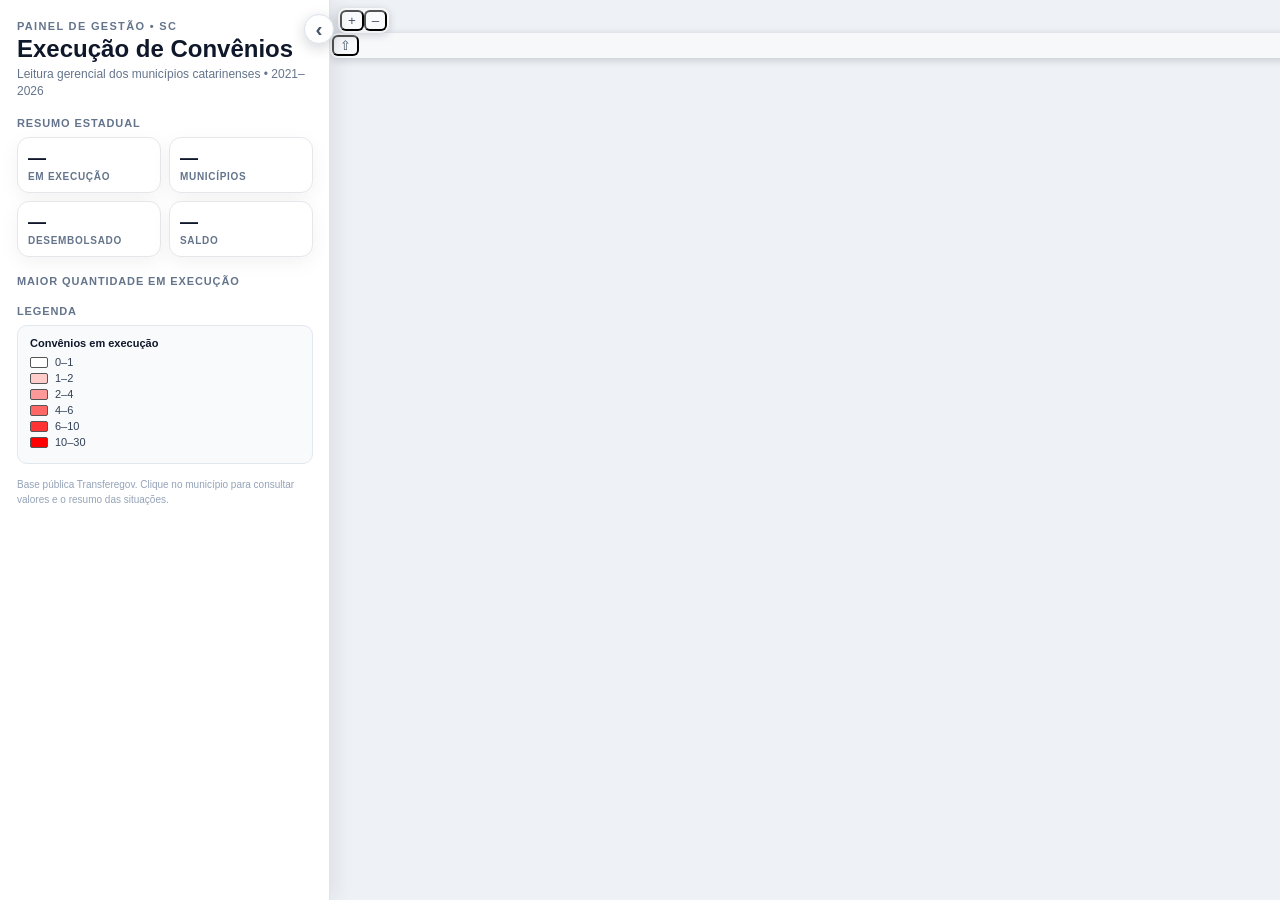
==== index.html @ 580486c1 "Mapa SC - Painel Transfere" ====
<!doctype html>
<html lang="pt-BR">
<head>
<meta charset="utf-8">
<meta http-equiv="X-UA-Compatible" content="IE=edge">
<meta name="viewport" content="initial-scale=1,user-scalable=no,maximum-scale=1,width=device-width">
<meta name="mobile-web-app-capable" content="yes">
<meta name="apple-mobile-web-app-capable" content="yes">
<link rel="stylesheet" href="./resources/ol.css">
<link rel="stylesheet" href="resources/fontawesome-all.min.css">
<link href="resources/photon-geocoder-autocomplete.min.css" rel="stylesheet">
<link rel="stylesheet" href="./resources/ol-layerswitcher.css">
<link rel="stylesheet" href="./resources/qgis2web.css">
<title>SC • Painel de Gestão • Execução de Convênios</title>
<style>
*{box-sizing:border-box}
html,body{width:100%;height:100%;margin:0;padding:0;overflow:hidden;font-family:Inter,"Segoe UI",Arial,sans-serif;background:#eef1f5;color:#0f172a}
#map{position:absolute;margin:0;background:#eef1f5}
.ol-control{box-shadow:0 2px 8px rgba(15,23,42,.18)!important;border-radius:8px!important;background:rgba(255,255,255,.45)!important;padding:2px!important}
.ol-control>*{border-radius:6px!important;background:#f8fafc!important;color:#475569!important}
.ol-control>*:focus,.ol-control>*:hover{background:#fff!important}
.ol-attribution a,.gcd-gl-input::placeholder,.search-layer-input-search::placeholder{color:#475569!important}
.search-layer-input-search{background:#f8fafc!important}

.ol-popup{
  border:1px solid rgba(15,23,42,.10);
  border-radius:14px!important;
  padding:14px 16px!important;
  box-shadow:0 14px 40px rgba(15,23,42,.22)!important;
  min-width:350px;
  max-width:540px;
  background:rgba(255,255,255,.98)!important;
}
.ol-popup:after{border-top-color:#fff!important}
.ol-popup-closer{top:8px!important;right:8px!important;color:#64748b!important}
#popup-content{font-size:12px!important;line-height:1.35!important;max-height:68vh!important;max-width:510px!important;overflow-y:auto!important;padding-right:2px}
#popup-content ul{margin:0!important;padding:0!important;list-style:none!important}
#popup-content li{margin:0!important;padding:0!important}
#popup-content table{width:100%;border-collapse:collapse;font-size:12px!important}
#popup-content table>a{display:block;font-size:14px;color:#0f172a;margin:0 30px 8px 0;text-decoration:none}
#popup-content th,#popup-content td{padding:6px 7px!important;border-bottom:1px solid #edf0f4;min-width:0!important;vertical-align:top}
#popup-content th{font-weight:750;color:#334155;width:38%;text-align:left}
#popup-content td{color:#0f172a}
.popup-municipio{font-weight:800;font-size:14px}
.popup-section td{padding:10px 0 0!important;border-bottom:none!important}
.situacoes-title{font-weight:800;color:#0f172a;margin:0 0 6px 0}
.situacoes-wrap{border:1px solid #e5eaf0;border-radius:10px;overflow:hidden;background:#f8fafc}
.situacao-row{display:grid;grid-template-columns:minmax(0,1fr) auto;gap:10px;align-items:start;padding:7px 9px;border-bottom:1px solid #e7ecf2}
.situacao-row:last-child{border-bottom:none}
.situacao-nome{color:#334155;line-height:1.28;overflow-wrap:anywhere}
.situacao-qtd{min-width:30px;text-align:center;font-weight:800;color:#0f172a;background:#fff;border:1px solid #dfe5ec;border-radius:999px;padding:2px 7px;line-height:1.25}
.situacoes-empty{padding:8px 9px;color:#64748b}

.brand-kicker{font-size:11px;font-weight:800;letter-spacing:.12em;text-transform:uppercase;color:#64748b}
.title{font-weight:800;color:#0f172a;line-height:1.05}
.subtitle{font-size:12px;color:#64748b;line-height:1.38}
.kpi{background:#fff;border:1px solid #e5e7eb;border-radius:12px;padding:10px 12px;box-shadow:0 6px 20px rgba(15,23,42,.05)}
.kpi .value{font-size:20px;font-weight:850;letter-spacing:-.02em;color:#0f172a}
.kpi .label{font-size:10px;text-transform:uppercase;letter-spacing:.07em;color:#64748b;margin-top:2px;font-weight:700}
.legend-box{background:#f8fafc;border:1px solid #e2e8f0;border-radius:10px;padding:11px 12px;color:#334155;font-size:11px}
.legend-title{font-weight:800;color:#0f172a;margin-bottom:7px}
.legend-row{display:flex;align-items:center;gap:7px;margin:4px 0}
.swatch{width:18px;height:11px;border:1px solid #555;border-radius:2px;flex:0 0 auto}

body.p2{background:#f8fafc}
.p2 .sidebar{
  position:absolute;z-index:20;left:0;top:0;bottom:0;width:330px;
  background:#fff;border-right:1px solid #dfe5ec;
  padding:20px 17px 14px;overflow:auto;
  box-shadow:5px 0 20px rgba(15,23,42,.08);
  transition:width .24s ease,padding .24s ease
}
.p2 .sidebar-inner{min-width:296px;transition:opacity .16s ease}
.p2 .sidebar .title{font-size:24px;margin:4px 0 5px}
.p2 .section-title{font-size:11px;color:#64748b;font-weight:800;text-transform:uppercase;letter-spacing:.08em;margin:18px 0 8px}
.p2 .kpi-grid{display:grid;grid-template-columns:1fr 1fr;gap:8px}
.p2 .kpi{padding:10px}
.p2 .kpi .value{font-size:18px}
.p2 .rank{list-style:none;margin:0;padding:0}
.p2 .rank li{display:flex;align-items:center;justify-content:space-between;gap:8px;padding:8px 3px;border-bottom:1px solid #edf0f4;font-size:12px;color:#334155}
.p2 .rank b{color:#0f172a}
.p2 .rank .badge{font-size:11px;font-weight:800;background:#fee2e2;color:#991b1b;border-radius:999px;padding:3px 7px;flex:0 0 auto}
.p2 #map{left:330px;right:0;top:0;bottom:0;transition:left .24s ease}
.p2 .footer-note{font-size:10px;line-height:1.45;color:#94a3b8;margin-top:14px}
.p2 .sidebar-toggle{
  position:fixed;z-index:40;left:304px;top:14px;width:30px;height:30px;
  border:1px solid #dbe3ec;border-radius:999px;background:#fff;color:#475569;
  box-shadow:0 4px 14px rgba(15,23,42,.18);cursor:pointer;
  font-size:21px;font-weight:800;line-height:26px;padding:0;text-align:center;
  transition:left .24s ease,transform .15s ease
}
.p2 .sidebar-toggle:hover{transform:scale(1.05)}
.p2 .sidebar-toggle:focus{outline:2px solid rgba(37,99,235,.30);outline-offset:2px}
.p2.sidebar-collapsed .sidebar{width:38px;padding:0;overflow:hidden}
.p2.sidebar-collapsed .sidebar-inner{opacity:0;pointer-events:none}
.p2.sidebar-collapsed #map{left:38px}
.p2.sidebar-collapsed .sidebar-toggle{left:23px}

@media(max-width:850px){
  .ol-popup{min-width:290px;max-width:88vw!important}
  .p2 .sidebar{width:250px;padding:13px 11px}
  .p2 .sidebar-inner{min-width:226px}
  .p2 .sidebar .title{font-size:18px}
  .p2 #map{left:250px}
  .p2 .sidebar-toggle{left:224px}
  .p2 .kpi-grid{grid-template-columns:1fr}
  .p2 .rank li:nth-child(n+4){display:none}
  .p2.sidebar-collapsed .sidebar{width:38px;padding:0}
  .p2.sidebar-collapsed #map{left:38px}
  .p2.sidebar-collapsed .sidebar-toggle{left:23px}
}
@media(max-width:600px){
  .p2 .sidebar{width:228px}
  .p2 .sidebar-inner{min-width:204px}
  .p2 #map{left:228px}
  .p2 .sidebar-toggle{left:202px}
  .p2.sidebar-collapsed .sidebar{width:38px}
  .p2.sidebar-collapsed #map{left:38px}
  .p2.sidebar-collapsed .sidebar-toggle{left:23px}
}
</style>
</head>
<body class="p2">
<aside class="sidebar">
  <div class="sidebar-inner">
    <div class="brand-kicker">Painel de gestão • <span id="uf-label">SC</span></div>
    <div class="title">Execução de Convênios</div>
    <div class="subtitle">Leitura gerencial dos municípios catarinenses • <span id="periodo-label">2021–2026</span></div>

    <div class="section-title">Resumo estadual</div>
    <div class="kpi-grid">
      <div class="kpi"><div class="value" id="kpi-exec">—</div><div class="label">em execução</div></div>
      <div class="kpi"><div class="value" id="kpi-mun">—</div><div class="label">municípios</div></div>
      <div class="kpi"><div class="value" id="kpi-desemb">—</div><div class="label">desembolsado</div></div>
      <div class="kpi"><div class="value" id="kpi-saldo">—</div><div class="label">saldo</div></div>
    </div>

    <div class="section-title">Maior quantidade em execução</div>
    <ol class="rank" id="ranking"></ol>

    <div class="section-title">Legenda</div>
    <div class="legend-box">
      <div class="legend-title">Convênios em execução</div>
      <div class="legend-row"><span class="swatch" style="background:#fff"></span>0–1</div>
      <div class="legend-row"><span class="swatch" style="background:#ffcccc"></span>1–2</div>
      <div class="legend-row"><span class="swatch" style="background:#ff9999"></span>2–4</div>
      <div class="legend-row"><span class="swatch" style="background:#ff6666"></span>4–6</div>
      <div class="legend-row"><span class="swatch" style="background:#ff3333"></span>6–10</div>
      <div class="legend-row"><span class="swatch" style="background:#ff0000"></span>10–30</div>
    </div>

    <div class="footer-note">Base pública Transferegov. Clique no município para consultar valores e o resumo das situações.</div>
  </div>
</aside>

<button id="sidebar-toggle" class="sidebar-toggle" type="button" aria-label="Recolher painel" aria-expanded="true">‹</button>

<div id="map">
  <div id="popup" class="ol-popup">
    <a href="#" id="popup-closer" class="ol-popup-closer"></a>
    <div id="popup-content"></div>
  </div>
</div>

<script src="resources/qgis2web_expressions.js"></script>
<script src="./resources/functions.js"></script>
<script src="./resources/ol.js"></script>
<script src="./resources/ol-layerswitcher.js"></script>
<script src="resources/photon-geocoder-autocomplete.min.js"></script>
<script src="resources/olms.js"></script>
<script src="layers/SC_Municipios_202608_0.js"></script>
<script src="styles/SC_Municipios_202608_0_style.js"></script>
<script src="./layers/layers.js" type="text/javascript"></script>
<script src="./resources/Autolinker.min.js"></script>
<script src="./resources/qgis2web.js"></script>

<script>
window.PAINEL_LABEL_FONT='650 9.5px Segoe UI, Arial, sans-serif';

(function(){
  const L = window.lyr_SC_Municipios_202608_0;
  if(!L) return;

  const P='mapa_situacoes_convenios_SC_2021_2026_';
  const F={
    mun:P+'MUNICIPIO',
    anoIni:P+'ANO_INICIAL',
    anoFim:P+'ANO_FINAL',
    exec:P+'QTD_EM_EXECUCAO',
    glob:P+'VL_GLOBAL_EXEC_FMT',
    rep:P+'VL_REPASSE_EXEC_FMT',
    desemb:P+'VL_DESEMB_EXEC_FMT',
    saldo:P+'VL_SALDO_EXEC_FMT',
    perc:P+'PERC_SALDO_REP_FMT',
    resumo:P+'RESUMO_SITUACOES',
    desembNum:P+'VL_DESEMBOLSADO_EXEC',
    saldoNum:P+'VL_SALDO_EXEC',
    uf:P+'UF'
  };

  L.set('popuplayertitle','Execução de Convênios');

  function n(v){
    const x=Number(String(v==null?'0':v).replace(',','.'));
    return Number.isFinite(x)?x:0;
  }
  function esc(v){
    return String(v==null?'':v)
      .replace(/&/g,'&amp;').replace(/</g,'&lt;').replace(/>/g,'&gt;')
      .replace(/"/g,'&quot;').replace(/'/g,'&#039;');
  }
  function brInt(v){
    return new Intl.NumberFormat('pt-BR',{maximumFractionDigits:0}).format(v);
  }
  function brMoneyCompact(v){
    if(Math.abs(v)>=1e9) return 'R$ '+(v/1e9).toLocaleString('pt-BR',{minimumFractionDigits:2,maximumFractionDigits:2})+' bi';
    if(Math.abs(v)>=1e6) return 'R$ '+(v/1e6).toLocaleString('pt-BR',{minimumFractionDigits:1,maximumFractionDigits:1})+' mi';
    if(Math.abs(v)>=1e3) return 'R$ '+(v/1e3).toLocaleString('pt-BR',{minimumFractionDigits:1,maximumFractionDigits:1})+' mil';
    return 'R$ '+v.toLocaleString('pt-BR',{minimumFractionDigits:2,maximumFractionDigits:2});
  }

  // Cabeçalho, indicadores e ranking calculados diretamente da camada exportada.
  const feats=L.getSource().getFeatures();
  let totalExec=0,totalDesemb=0,totalSaldo=0,munExec=0;
  const ranking=[];
  feats.forEach(function(ft){
    const q=n(ft.get(F.exec));
    totalExec+=q;
    totalDesemb+=n(ft.get(F.desembNum));
    totalSaldo+=n(ft.get(F.saldoNum));
    if(q>0) munExec++;
    ranking.push({nome:ft.get('NM_MUN')||ft.get(F.mun)||'',q:q});
  });

  document.getElementById('kpi-exec').textContent=brInt(totalExec);
  document.getElementById('kpi-mun').textContent=brInt(munExec);
  document.getElementById('kpi-desemb').textContent=brMoneyCompact(totalDesemb);
  document.getElementById('kpi-saldo').textContent=brMoneyCompact(totalSaldo);

  if(feats.length){
    const ini=feats[0].get(F.anoIni)||'2021';
    const fim=feats[0].get(F.anoFim)||'2026';
    document.getElementById('periodo-label').textContent=ini+'–'+fim;
    const uf=feats[0].get(F.uf)||'SC';
    document.getElementById('uf-label').textContent=uf;
  }

  // Cinco maiores faixas; empates na mesma quantidade aparecem juntos.
  ranking.sort(function(a,b){ return b.q-a.q || a.nome.localeCompare(b.nome,'pt-BR'); });
  const groups=[];
  ranking.forEach(function(r){
    if(r.q<=0) return;
    let g=groups.find(function(x){return x.q===r.q;});
    if(!g){ g={q:r.q,nomes:[]}; groups.push(g); }
    g.nomes.push(r.nome);
  });
  const rankEl=document.getElementById('ranking');
  groups.slice(0,5).forEach(function(g){
    const li=document.createElement('li');
    li.innerHTML='<span><b>'+esc(g.nomes.join(' / '))+'</b></span><span class="badge">'+brInt(g.q)+'</span>';
    rankEl.appendChild(li);
  });

  // Rótulos: município na primeira linha e quantidade em execução na segunda.
  const baseStyle=window.style_SC_Municipios_202608_0;
  if(baseStyle){
    L.setStyle(function(feature,resolution){
      const styles=baseStyle(feature,resolution)||[];
      const nome=feature.get('NM_MUN')||feature.get(F.mun)||'';
      const qtd=n(feature.get(F.exec));
      const txt=qtd>0 ? nome+'\n'+brInt(qtd) : nome;
      styles.forEach(function(st){
        st.setText(new ol.style.Text({
          text:txt,
          font:window.PAINEL_LABEL_FONT,
          fill:new ol.style.Fill({color:'#111827'}),
          stroke:new ol.style.Stroke({color:'rgba(255,255,255,.95)',width:3}),
          textAlign:'center',
          textBaseline:'middle',
          overflow:false
        }));
      });
      return styles;
    });
  }

  // Cursor de clique.
  if(window.map){
    map.on('pointermove',function(evt){
      if(evt.dragging) return;
      const hit=map.hasFeatureAtPixel(evt.pixel,{layerFilter:function(layer){return layer===L;}});
      map.getTargetElement().style.cursor=hit?'pointer':'';
    });
  }

  function row(label,value,cls){
    if(value==null || String(value).trim()==='') return '';
    return '<tr'+(cls?' class="'+cls+'"':'')+'><th>'+esc(label)+'</th><td>'+esc(value)+'</td></tr>';
  }
  function situacoesHTML(value,periodo){
    const parts=String(value||'').split(/\s*\|\s*/).map(function(s){return s.trim();}).filter(Boolean);
    if(!parts.length) return '<div class="situacoes-empty">Sem situações informadas.</div>';
    const rows=parts.map(function(item){
      const m=item.match(/^(.*?):\s*([0-9]+)\s*$/);
      const nome=m?m[1].trim():item;
      const qtd=m?m[2]:'';
      return '<div class="situacao-row"><span class="situacao-nome">'+esc(nome)+'</span>'+
             (qtd?'<span class="situacao-qtd">'+esc(qtd)+'</span>':'')+'</div>';
    }).join('');
    return '<div class="situacoes-title">Situações '+esc(periodo)+'</div><div class="situacoes-wrap">'+rows+'</div>';
  }

  // Popup somente com os campos gerenciais aprovados, em ordem amigável.
  window.createPopupField=function(currentFeature){
    const ini=currentFeature.get(F.anoIni)||'2021';
    const fim=currentFeature.get(F.anoFim)||'2026';
    const periodo=ini+'–'+fim;
    let out='';
    out+=row('Município',currentFeature.get(F.mun)||currentFeature.get('NM_MUN'),'popup-municipio');
    out+=row('Em execução',currentFeature.get(F.exec));
    out+=row('Valor global',currentFeature.get(F.glob));
    out+=row('Repasse',currentFeature.get(F.rep));
    out+=row('Desembolsado',currentFeature.get(F.desemb));
    out+=row('Saldo informado',currentFeature.get(F.saldo));
    out+=row('Saldo / repasse',currentFeature.get(F.perc));
    out+='<tr class="popup-section"><td colspan="2">'+situacoesHTML(currentFeature.get(F.resumo),periodo)+'</td></tr>';
    return out;
  };
})();

// Painel lateral recolhível.
(function(){
  const btn=document.getElementById('sidebar-toggle');
  if(!btn) return;
  btn.addEventListener('click',function(){
    const collapsed=document.body.classList.toggle('sidebar-collapsed');
    btn.textContent=collapsed?'›':'‹';
    btn.setAttribute('aria-expanded',collapsed?'false':'true');
    btn.setAttribute('aria-label',collapsed?'Expandir painel':'Recolher painel');
    window.setTimeout(function(){
      if(window.map && map.updateSize) map.updateSize();
    },260);
  });
})();
</script>
</body>
</html>
---- resources/ol-layerswitcher.css ----
.layer-switcher {
  position: absolute;
  top: 3.5em;
  right: 0.5em;
  text-align: left;
}

.layer-switcher .panel {
  margin: 0;
  border: 4px solid #eee;
  border-radius: 4px;
  background-color: white;
  display: none;
  max-height: inherit;
  height: 100%;
  box-sizing: border-box;
  overflow-y: auto;
}

.layer-switcher button {
  float: right;
  z-index: 1;
  width: 38px;
  height: 38px;
  background-image: url('[data-uri]')
    /*logo.png*/;
  background-repeat: no-repeat;
  background-position: 2px;
  background-color: white;
  color: black;
  border: none;
}

.layer-switcher button:focus,
.layer-switcher button:hover {
  background-color: white;
}

.layer-switcher.shown {
  overflow-y: hidden;
  display: flex;
  flex-direction: column;
  max-height: calc(100% - 5.5em);
}

.layer-switcher.shown.ol-control {
  background-color: transparent;
}

.layer-switcher.shown.ol-control:hover {
  background-color: transparent;
}
.layer-switcher.shown .panel {
  display: block;
}

.layer-switcher.shown button {
  display: none;
}

.layer-switcher.shown.layer-switcher-activation-mode-click > button {
  display: block;
  background-image: unset;
  right: 2px;
  position: absolute;
  background-color: #eee;
  margin: 1px;
}

.layer-switcher.shown button:focus,
.layer-switcher.shown button:hover {
  background-color: #fafafa;
}

.layer-switcher ul {
  list-style: none;
  margin: 1.6em 0.4em;
  padding-left: 0;
}
.layer-switcher ul ul {
  padding-left: 1.2em;
  margin: 0.1em 0 0 0;
}
.layer-switcher li.group + li.group {
  margin-top: 0.4em;
}
.layer-switcher li.group + li.layer-switcher-base-group {
}

.layer-switcher li.group > label {
  font-weight: bold;
}

.layer-switcher.layer-switcher-group-select-style-none li.group > label {
  padding-left: 1.2em;
}

.layer-switcher li {
  position: relative;
  margin-top: 0.3em;
}

.layer-switcher li input {
  position: absolute;
  left: 1.2em;
  height: 1em;
  width: 1em;
  font-size: 1em;
}
.layer-switcher li label {
  padding-left: 2.7em;
  padding-right: 1.2em;
  display: inline-block;
  margin-top: 1px;
}

.layer-switcher label.disabled {
  opacity: 0.4;
}

.layer-switcher input {
  margin: 0px;
}

.layer-switcher.touch ::-webkit-scrollbar {
  width: 4px;
}

.layer-switcher.touch ::-webkit-scrollbar-track {
  -webkit-box-shadow: inset 0 0 6px rgba(0, 0, 0, 0.3);
  border-radius: 10px;
}

.layer-switcher.touch ::-webkit-scrollbar-thumb {
  border-radius: 10px;
  -webkit-box-shadow: inset 0 0 6px rgba(0, 0, 0, 0.5);
}

li.layer-switcher-base-group > label {
  padding-left: 1.2em;
}

.layer-switcher .group button {
  position: absolute;
  left: 0;
  display: inline-block;
  vertical-align: top;
  float: none;
  font-size: 1em;
  width: 1em;
  height: 1em;
  margin: 0;
  background-position: center 2px;
  background-image: url('[data-uri]');
  -webkit-transition: -webkit-transform 0.2s ease-in-out;
  -ms-transition: -ms-transform 0.2s ease-in-out;
  transition: transform 0.2s ease-in-out;
}

.layer-switcher .group.layer-switcher-close button {
  transform: rotate(-90deg);
  -webkit-transform: rotate(-90deg);
}

.layer-switcher .group.layer-switcher-fold.layer-switcher-close > ul {
  overflow: hidden;
  height: 0;
}

/*layerswitcher on the right*/
.layer-switcher.shown.layer-switcher-activation-mode-click {
  padding-left: 34px;
}
.layer-switcher.shown.layer-switcher-activation-mode-click > button {
  left: 0;
  border-right: 0;
}

/*layerswitcher on the left*/
/*
.layer-switcher.shown.layer-switcher-activation-mode-click {
  padding-right: 34px;
}
.layer-switcher.shown.layer-switcher-activation-mode-click > button {
  right: 0;
  border-left: 0;
}
*/
---- resources/qgis2web.css ----
html, body {
    height: 100%;
    padding: 0;
    margin: 0;
    font-family: sans-serif;
    font-size: small;
}


#map {
    width: 100%;
    height: 100%;
}

.ol-control {
	clear: both;
	box-shadow: 0 3px 14px rgba(0, 0, 0, 0.4);
}

.ol-selectable {
	z-index: 3;
}

.ol-popup {
    display: none;
    position: absolute;
    background-color: white;
    padding: 15px;
	border-radius: 10px;
    bottom: 10px;
    left: 50%;
    transform: translateX(-50%);
	box-shadow: 0 3px 14px rgba(0,0,0,0.4);
}

.ol-popup:after, .ol-popup:before {
    top: 100%;
    border: solid transparent;
    content: " ";
    position: absolute;
}

.ol-popup:after {
    border-top-color: white;
    border-width: 10px;
    left: 50%;
    margin-left: -10px;
}

.ol-popup:before {
    border-top-color: #cccccc;
    border-width: 11px;
    left: 50%;
    margin-left: -11px;
}

.ol-popup-closer {
	text-decoration: none;
    position: absolute;
    top: 4px;
    right: 4px;
    text-align: center;
    width: 19px;
    color: #999;
    font-family: cursive;
    font-weight: bold;
}

.ol-popup-closer:after {
    content: "X";
}

#popup-content {
	font-size: 12px;
    line-height: 1.2;
    margin-top: 5px;
	max-height: 70vh;
	max-width: 70vw;
	overflow: auto;
}

#popup-content ul {
    list-style-type: none;
    padding-left: 0;
	margin: unset;
}

#popup-content li {
    margin-bottom:0.25em;
}

#popup-content>ul>li>a {
    position: relative;
    display: block;
    padding: 2px;
    border-bottom: 1px solid #666;
    font-size: 12.5px;
}

#popup-content>table {
    font-size: 11.4px;
}

.roller-switcher {
	background-image: url(lds-roller.gif);
	background-size: contain;
	height: 19px;
	width: 19px;
	display: inline-block;
}

th, td {
    vertical-align: top;
    text-align: left;
	color: #333;
}

th {
	min-width: 100px;
}
td {
	min-width: 100px;
}

td img {
	max-height: 50vh!important;
	max-width: 50vw!important;
}

td video {
	max-height: 50vh!important;
	max-width: 50vw!important;
}

.ol-overlaycontainer-stopevent #top-right-container .layer-switcher:hover ~ .ol-overlaycontainer-stopevent .ol-overlay-container .ol-popup {
    display: none!important;
}


#top-left-container {
    position: absolute;
    left: 0;
    top: 0;
}
#bottom-left-container {
    position: absolute;
    left: 0;
    bottom: 0;
}
#top-right-container {
    position: absolute;
    right: 0;
    top: 0;
    display: contents;
}
#bottom-right-container {
    position: absolute;
    right: 0;
    bottom: 0;
}

.top-left-title, .top-left-abstract  {
    position: relative;
    float: left;
    margin-top: 8px;
    margin-left: 8px;
}
.bottom-left-title, .bottom-left-abstract  {
    position: relative;
    float: left;
    margin-bottom: 8px;
    margin-left: 8px;
}
.top-right-title, .top-right-abstract  {
    position: relative;
    float: right;
    margin-top: 8px;
    margin-right: 8px;
}
.bottom-right-title, .bottom-right-abstract  {
    position: relative;
    float: right;
    margin-bottom: 8px;
    margin-right: 8px;
}


.project-title  {
    margin: 1px;
    padding: 5px;
}

#abstract {
    max-width: 30%;
}
.ol-touch #abstract {
    max-width: 50%;
}

.project-abstract {
    font: bold 18px 'Lucida Console', Monaco, monospace;
    width: 20px;
    height: 20px;
    display: block;
    text-align: center;
    cursor: pointer;
    padding: 3px;
    
}

.project-abstract-uncollapsed {
    width: auto;
    height: auto;
    display: block;
    padding: 3px;
    cursor: default;
    margin: 1px;
}


.ol-zoom {
	position: relative;
    float: left;
    top: unset;
    left: unset;
    margin-top: 8px;
    margin-left: 8px;
}


/* measurement */
.measure-control {
	position: relative;
    float: left;
    top: unset !important;
    left: unset !important;
    margin-top: 8px;
    margin-left: 8px;
	display: flex;
}

.tooltip {
    position: relative;
    background: rgba(0, 0, 0, 0.5);
    border-radius: 4px;
    color: white;
    padding: 4px 8px;
    opacity: 0.7;
    white-space: nowrap;
  }
  .tooltip-measure {
    opacity: 1;
    font-weight: bold;
  }
  .tooltip-static {
    background-color: #ffcc33;
    color: black;
    border: 1px solid white;
  }
  .tooltip-measure:before,
  .tooltip-static:before {
    border-top: 6px solid rgba(0, 0, 0, 0.5);
    border-right: 6px solid transparent;
    border-left: 6px solid transparent;
    content: "";
    position: absolute;
    bottom: -6px;
    margin-left: -7px;
    left: 50%;
  }
  .tooltip-static:before {
    border-top-color: #ffcc33;
  }
  .ol-touch .measure-control {
    top: 130px;
  }
  .measure-control label {
    padding: 1px;
    padding-right: 4px;
  }


 .geolocate {
 position: relative !important;
 float: left;
 top: unset !important;
 left: unset !important;
 margin-top: 8px;
 margin-left: 8px;
}


.ol-geocoder.gcd-gl-container {
    position: relative !important;
    float: left !important;
    top: unset;
    left: unset;
	margin-top: 8px;
    margin-left: 8px;
    clear: both;
}
.gcd-gl-control {
	position: relative !important;
}
.gcd-gl-control button:after{
	display: none;
}

.search-layer {
	position: relative !important;
    float: left;
    top: unset !important;
    left: unset !important;
    margin-top: 8px;
    margin-left: 8px;
}

.search-layer-input-search {
    width: 144px;
    top: 3px;
    padding: 3px;
}

.search-layer-input-search:after{
    left: 27px;
    width: 139px;
    top: 0px;
    padding: 4px;
    border: 3px solid rgba(255,255,255,.4) !important;
}

.ol-scale-line {
    background: none !important;
    position: relative;
    float: left;
    bottom: unset;
    left: unset;
    margin-bottom: 8px;
    margin-left: 8px;
}
.ol-scale-line-inner {
    border: 2px solid ;
    border-top: none ;
    background: rgba(255, 255, 255, 0.5);
    color: black;
	margin: unset;
}

.layer-switcher {
    position: relative;
    float: right;
    top: unset;
    right: 0;
    bottom: unset!important;
    margin-top: 8px;
    margin-right: 8px;
	padding: 3px;
	background-color: rgba(255,255,255,.4)!important;
}

.layer-switcher:hover{
	background-color: rgba(255, 255, 255, .6)!important;
}

.layer-switcher .panel {
	border: unset;
	border-radius: unset;
    float: right;
    width: fit-content;
	margin: 1px;
	max-height: calc(100vh - 200px);
    box-sizing: unset;
}

.layer-switcher.shown{
    align-items: flex-end;
}

.layer-switcher.shown.layer-switcher-activation-mode-click > button {
    position: relative;
	border-radius: 5px;
	font-size: x-large;
	font-family: serif;
    z-index: 2;
}

.layer-switcher img {
    max-width: 22px;
    max-height: 22px;
}


.ol-attribution {
	display: none;
}
.bottom-attribution {
	float: right;
	position: relative;
	display: flex;
    font-size: 0.9rem;
	}
.bottom-attribution a {
	color:#0078A8;
    text-decoration: none;
	}
.bottom-attribution a:hover {
    text-decoration: underline;
    }
.bottom-attribution button {
	display: none;
	}
.bottom-attribution ul {
	padding: unset;
	margin: unset;
	display: flex;
	list-style: none;
	} 	
.bottom-attribution > li {
	padding-left: 8px !important;
	list-style: none;	
	}

.fa-exclamation-triangle {
    color: orangered;
	font-size: 15px;
}
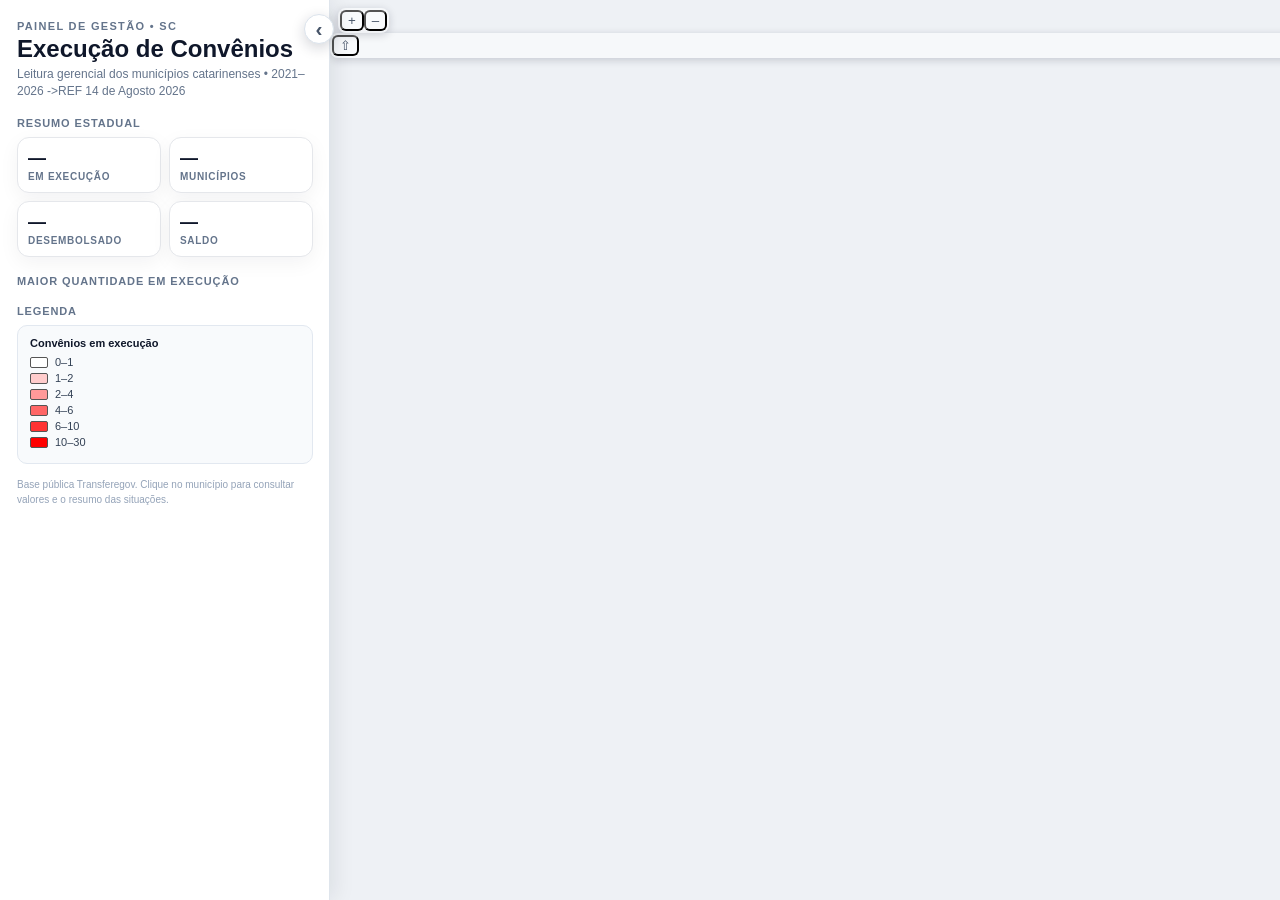
==== commit 33247f31: "Update subtitle with reference date Update com referencia da data" ====
--- a/index.html
+++ b/index.html
@@ -125,7 +125,7 @@
   <div class="sidebar-inner">
     <div class="brand-kicker">Painel de gestão • <span id="uf-label">SC</span></div>
     <div class="title">Execução de Convênios</div>
-    <div class="subtitle">Leitura gerencial dos municípios catarinenses • <span id="periodo-label">2021–2026</span></div>
+    <div class="subtitle">Leitura gerencial dos municípios catarinenses • <span id="periodo-label">2021–2026 ->REF 14 de Agosto 2026</span></div>
 
     <div class="section-title">Resumo estadual</div>
     <div class="kpi-grid">
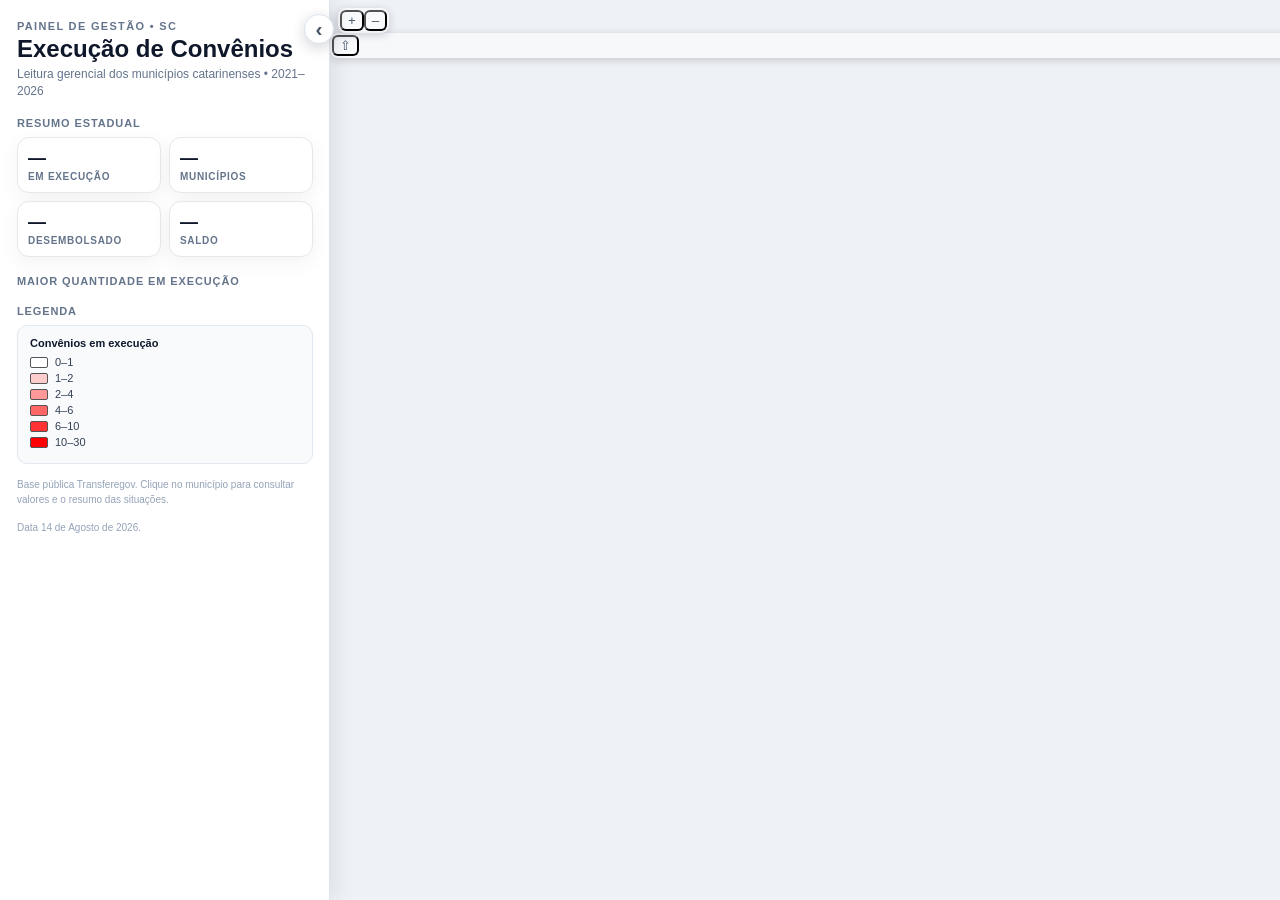
==== commit cd62a8cd: "Update subtitle and add footer note with date Relocar data referencia para rodapé" ====
--- a/index.html
+++ b/index.html
@@ -125,7 +125,7 @@
   <div class="sidebar-inner">
     <div class="brand-kicker">Painel de gestão • <span id="uf-label">SC</span></div>
     <div class="title">Execução de Convênios</div>
-    <div class="subtitle">Leitura gerencial dos municípios catarinenses • <span id="periodo-label">2021–2026 ->REF 14 de Agosto 2026</span></div>
+    <div class="subtitle">Leitura gerencial dos municípios catarinenses • <span id="periodo-label">2021–2026</span></div>
 
     <div class="section-title">Resumo estadual</div>
     <div class="kpi-grid">
@@ -150,6 +150,7 @@
     </div>
 
     <div class="footer-note">Base pública Transferegov. Clique no município para consultar valores e o resumo das situações.</div>
+     <div class="footer-note">Data 14 de Agosto de 2026.</div>
   </div>
 </aside>
 
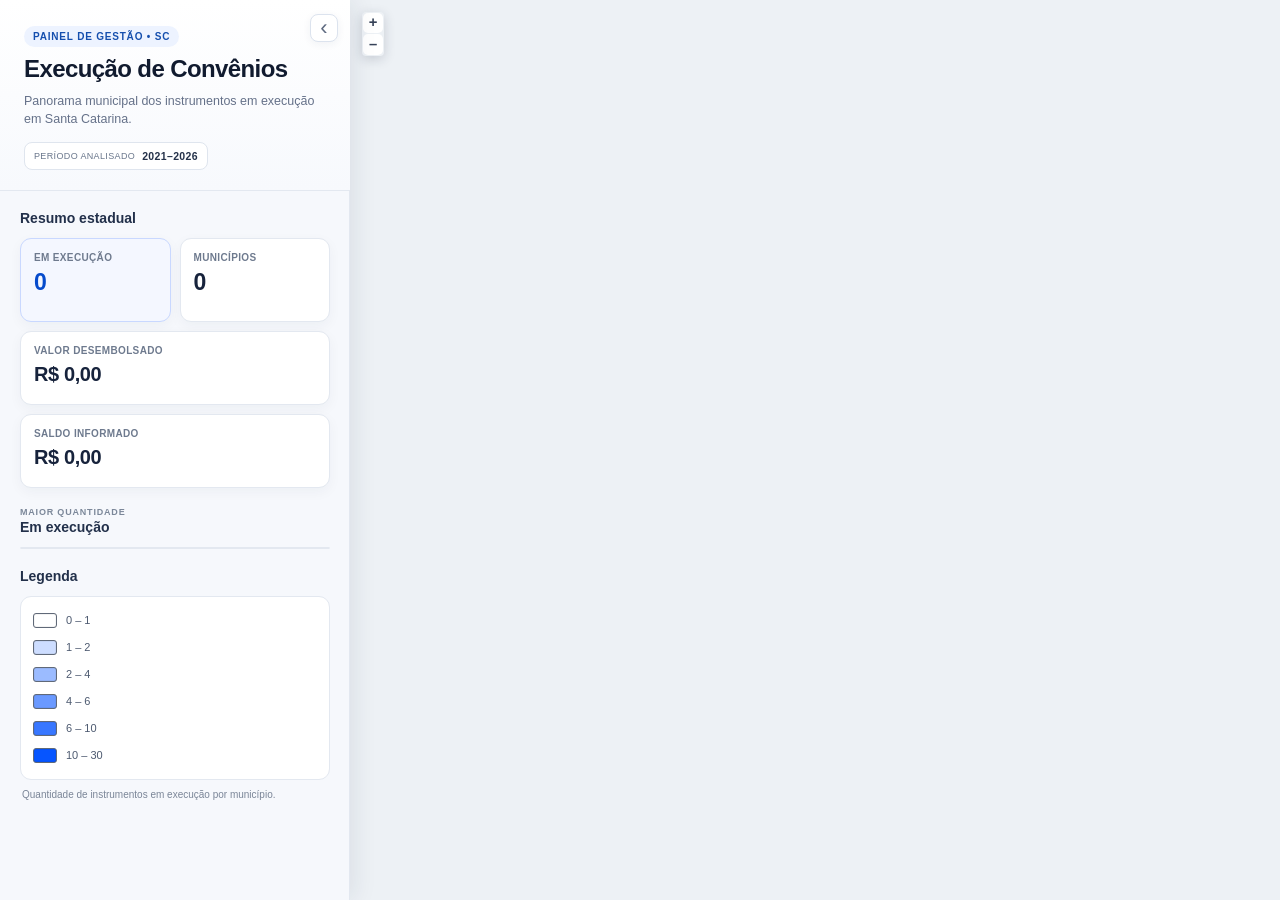
==== commit f180261d: "Add files via upload" ====
--- a/index.html
+++ b/index.html
@@ -1,348 +1,104 @@
 <!doctype html>
 <html lang="pt-BR">
 <head>
-<meta charset="utf-8">
-<meta http-equiv="X-UA-Compatible" content="IE=edge">
-<meta name="viewport" content="initial-scale=1,user-scalable=no,maximum-scale=1,width=device-width">
-<meta name="mobile-web-app-capable" content="yes">
-<meta name="apple-mobile-web-app-capable" content="yes">
-<link rel="stylesheet" href="./resources/ol.css">
-<link rel="stylesheet" href="resources/fontawesome-all.min.css">
-<link href="resources/photon-geocoder-autocomplete.min.css" rel="stylesheet">
-<link rel="stylesheet" href="./resources/ol-layerswitcher.css">
-<link rel="stylesheet" href="./resources/qgis2web.css">
-<title>SC • Painel de Gestão • Execução de Convênios</title>
-<style>
-*{box-sizing:border-box}
-html,body{width:100%;height:100%;margin:0;padding:0;overflow:hidden;font-family:Inter,"Segoe UI",Arial,sans-serif;background:#eef1f5;color:#0f172a}
-#map{position:absolute;margin:0;background:#eef1f5}
-.ol-control{box-shadow:0 2px 8px rgba(15,23,42,.18)!important;border-radius:8px!important;background:rgba(255,255,255,.45)!important;padding:2px!important}
-.ol-control>*{border-radius:6px!important;background:#f8fafc!important;color:#475569!important}
-.ol-control>*:focus,.ol-control>*:hover{background:#fff!important}
-.ol-attribution a,.gcd-gl-input::placeholder,.search-layer-input-search::placeholder{color:#475569!important}
-.search-layer-input-search{background:#f8fafc!important}
+    <meta charset="utf-8">
+    <meta http-equiv="X-UA-Compatible" content="IE=edge">
+    <meta name="viewport" content="initial-scale=1,user-scalable=no,maximum-scale=1,width=device-width">
+    <meta name="mobile-web-app-capable" content="yes">
+    <meta name="apple-mobile-web-app-capable" content="yes">
+    <link rel="stylesheet" href="./resources/ol.css">
+    <link rel="stylesheet" href="./resources/fontawesome-all.min.css">
+    <link rel="stylesheet" href="./resources/photon-geocoder-autocomplete.min.css">
+    <link rel="stylesheet" href="./resources/ol-layerswitcher.css">
+    <link rel="stylesheet" href="./resources/qgis2web.css">
+    <link rel="stylesheet" href="./resources/painel_gestao.css">
+    <title>Painel de Gestão • SC | Execução de Convênios</title>
+</head>
+<body>
+    <div id="app-shell">
+        <aside id="gestao-panel" aria-label="Painel de Gestão">
+            <div class="panel-scroll">
+                <header class="panel-header">
+                    <button id="panel-close" class="panel-close" type="button" title="Recolher painel" aria-label="Recolher painel">‹</button>
+                    <div class="eyebrow">PAINEL DE GESTÃO • SC</div>
+                    <h1>Execução de Convênios</h1>
+                    <p class="subtitle">Panorama municipal dos instrumentos em execução em Santa Catarina.</p>
+                    <div class="period-pill">PERÍODO ANALISADO <strong>2021–2026</strong></div>
+                </header>
 
-.ol-popup{
-  border:1px solid rgba(15,23,42,.10);
-  border-radius:14px!important;
-  padding:14px 16px!important;
-  box-shadow:0 14px 40px rgba(15,23,42,.22)!important;
-  min-width:350px;
-  max-width:540px;
-  background:rgba(255,255,255,.98)!important;
-}
-.ol-popup:after{border-top-color:#fff!important}
-.ol-popup-closer{top:8px!important;right:8px!important;color:#64748b!important}
-#popup-content{font-size:12px!important;line-height:1.35!important;max-height:68vh!important;max-width:510px!important;overflow-y:auto!important;padding-right:2px}
-#popup-content ul{margin:0!important;padding:0!important;list-style:none!important}
-#popup-content li{margin:0!important;padding:0!important}
-#popup-content table{width:100%;border-collapse:collapse;font-size:12px!important}
-#popup-content table>a{display:block;font-size:14px;color:#0f172a;margin:0 30px 8px 0;text-decoration:none}
-#popup-content th,#popup-content td{padding:6px 7px!important;border-bottom:1px solid #edf0f4;min-width:0!important;vertical-align:top}
-#popup-content th{font-weight:750;color:#334155;width:38%;text-align:left}
-#popup-content td{color:#0f172a}
-.popup-municipio{font-weight:800;font-size:14px}
-.popup-section td{padding:10px 0 0!important;border-bottom:none!important}
-.situacoes-title{font-weight:800;color:#0f172a;margin:0 0 6px 0}
-.situacoes-wrap{border:1px solid #e5eaf0;border-radius:10px;overflow:hidden;background:#f8fafc}
-.situacao-row{display:grid;grid-template-columns:minmax(0,1fr) auto;gap:10px;align-items:start;padding:7px 9px;border-bottom:1px solid #e7ecf2}
-.situacao-row:last-child{border-bottom:none}
-.situacao-nome{color:#334155;line-height:1.28;overflow-wrap:anywhere}
-.situacao-qtd{min-width:30px;text-align:center;font-weight:800;color:#0f172a;background:#fff;border:1px solid #dfe5ec;border-radius:999px;padding:2px 7px;line-height:1.25}
-.situacoes-empty{padding:8px 9px;color:#64748b}
+                <section class="panel-section" aria-labelledby="resumo-title">
+                    <div class="section-heading">
+                        <h2 id="resumo-title">Resumo estadual</h2>
+                    </div>
+                    <div class="summary-grid">
+                        <article class="metric-card metric-primary">
+                            <span class="metric-label">Em execução</span>
+                            <strong id="metric-exec">—</strong>
+                        </article>
+                        <article class="metric-card">
+                            <span class="metric-label">Municípios</span>
+                            <strong id="metric-municipios">—</strong>
+                        </article>
+                        <article class="metric-card metric-wide">
+                            <span class="metric-label">Valor desembolsado</span>
+                            <strong id="metric-desembolsado">—</strong>
+                        </article>
+                        <article class="metric-card metric-wide">
+                            <span class="metric-label">Saldo informado</span>
+                            <strong id="metric-saldo">—</strong>
+                        </article>
+                    </div>
+                </section>
 
-.brand-kicker{font-size:11px;font-weight:800;letter-spacing:.12em;text-transform:uppercase;color:#64748b}
-.title{font-weight:800;color:#0f172a;line-height:1.05}
-.subtitle{font-size:12px;color:#64748b;line-height:1.38}
-.kpi{background:#fff;border:1px solid #e5e7eb;border-radius:12px;padding:10px 12px;box-shadow:0 6px 20px rgba(15,23,42,.05)}
-.kpi .value{font-size:20px;font-weight:850;letter-spacing:-.02em;color:#0f172a}
-.kpi .label{font-size:10px;text-transform:uppercase;letter-spacing:.07em;color:#64748b;margin-top:2px;font-weight:700}
-.legend-box{background:#f8fafc;border:1px solid #e2e8f0;border-radius:10px;padding:11px 12px;color:#334155;font-size:11px}
-.legend-title{font-weight:800;color:#0f172a;margin-bottom:7px}
-.legend-row{display:flex;align-items:center;gap:7px;margin:4px 0}
-.swatch{width:18px;height:11px;border:1px solid #555;border-radius:2px;flex:0 0 auto}
+                <section class="panel-section" aria-labelledby="ranking-title">
+                    <div class="section-heading ranking-heading">
+                        <div>
+                            <span class="section-kicker">MAIOR QUANTIDADE</span>
+                            <h2 id="ranking-title">Em execução</h2>
+                        </div>
+                    </div>
+                    <div id="ranking-list" class="ranking-list"></div>
+                </section>
 
-body.p2{background:#f8fafc}
-.p2 .sidebar{
-  position:absolute;z-index:20;left:0;top:0;bottom:0;width:330px;
-  background:#fff;border-right:1px solid #dfe5ec;
-  padding:20px 17px 14px;overflow:auto;
-  box-shadow:5px 0 20px rgba(15,23,42,.08);
-  transition:width .24s ease,padding .24s ease
-}
-.p2 .sidebar-inner{min-width:296px;transition:opacity .16s ease}
-.p2 .sidebar .title{font-size:24px;margin:4px 0 5px}
-.p2 .section-title{font-size:11px;color:#64748b;font-weight:800;text-transform:uppercase;letter-spacing:.08em;margin:18px 0 8px}
-.p2 .kpi-grid{display:grid;grid-template-columns:1fr 1fr;gap:8px}
-.p2 .kpi{padding:10px}
-.p2 .kpi .value{font-size:18px}
-.p2 .rank{list-style:none;margin:0;padding:0}
-.p2 .rank li{display:flex;align-items:center;justify-content:space-between;gap:8px;padding:8px 3px;border-bottom:1px solid #edf0f4;font-size:12px;color:#334155}
-.p2 .rank b{color:#0f172a}
-.p2 .rank .badge{font-size:11px;font-weight:800;background:#fee2e2;color:#991b1b;border-radius:999px;padding:3px 7px;flex:0 0 auto}
-.p2 #map{left:330px;right:0;top:0;bottom:0;transition:left .24s ease}
-.p2 .footer-note{font-size:10px;line-height:1.45;color:#94a3b8;margin-top:14px}
-.p2 .sidebar-toggle{
-  position:fixed;z-index:40;left:304px;top:14px;width:30px;height:30px;
-  border:1px solid #dbe3ec;border-radius:999px;background:#fff;color:#475569;
-  box-shadow:0 4px 14px rgba(15,23,42,.18);cursor:pointer;
-  font-size:21px;font-weight:800;line-height:26px;padding:0;text-align:center;
-  transition:left .24s ease,transform .15s ease
-}
-.p2 .sidebar-toggle:hover{transform:scale(1.05)}
-.p2 .sidebar-toggle:focus{outline:2px solid rgba(37,99,235,.30);outline-offset:2px}
-.p2.sidebar-collapsed .sidebar{width:38px;padding:0;overflow:hidden}
-.p2.sidebar-collapsed .sidebar-inner{opacity:0;pointer-events:none}
-.p2.sidebar-collapsed #map{left:38px}
-.p2.sidebar-collapsed .sidebar-toggle{left:23px}
+                <section class="panel-section legend-section" aria-labelledby="legenda-title">
+                    <div class="section-heading">
+                        <h2 id="legenda-title">Legenda</h2>
+                    </div>
+                    <div class="legend-list" aria-label="Quantidade de instrumentos em execução">
+                        <div class="legend-row"><span class="legend-swatch" style="background:rgb(255,255,255)"></span><span>0 – 1</span></div>
+                        <div class="legend-row"><span class="legend-swatch" style="background:rgb(205,221,255)"></span><span>1 – 2</span></div>
+                        <div class="legend-row"><span class="legend-swatch" style="background:rgb(155,187,255)"></span><span>2 – 4</span></div>
+                        <div class="legend-row"><span class="legend-swatch" style="background:rgb(106,153,255)"></span><span>4 – 6</span></div>
+                        <div class="legend-row"><span class="legend-swatch" style="background:rgb(56,119,255)"></span><span>6 – 10</span></div>
+                        <div class="legend-row"><span class="legend-swatch" style="background:rgb(6,85,255)"></span><span>10 – 30</span></div>
+                    </div>
+                    <p class="legend-note">Quantidade de instrumentos em execução por município.</p>
+                </section>
+            </div>
+        </aside>
 
-@media(max-width:850px){
-  .ol-popup{min-width:290px;max-width:88vw!important}
-  .p2 .sidebar{width:250px;padding:13px 11px}
-  .p2 .sidebar-inner{min-width:226px}
-  .p2 .sidebar .title{font-size:18px}
-  .p2 #map{left:250px}
-  .p2 .sidebar-toggle{left:224px}
-  .p2 .kpi-grid{grid-template-columns:1fr}
-  .p2 .rank li:nth-child(n+4){display:none}
-  .p2.sidebar-collapsed .sidebar{width:38px;padding:0}
-  .p2.sidebar-collapsed #map{left:38px}
-  .p2.sidebar-collapsed .sidebar-toggle{left:23px}
-}
-@media(max-width:600px){
-  .p2 .sidebar{width:228px}
-  .p2 .sidebar-inner{min-width:204px}
-  .p2 #map{left:228px}
-  .p2 .sidebar-toggle{left:202px}
-  .p2.sidebar-collapsed .sidebar{width:38px}
-  .p2.sidebar-collapsed #map{left:38px}
-  .p2.sidebar-collapsed .sidebar-toggle{left:23px}
-}
-</style>
-</head>
-<body class="p2">
-<aside class="sidebar">
-  <div class="sidebar-inner">
-    <div class="brand-kicker">Painel de gestão • <span id="uf-label">SC</span></div>
-    <div class="title">Execução de Convênios</div>
-    <div class="subtitle">Leitura gerencial dos municípios catarinenses • <span id="periodo-label">2021–2026</span></div>
-
-    <div class="section-title">Resumo estadual</div>
-    <div class="kpi-grid">
-      <div class="kpi"><div class="value" id="kpi-exec">—</div><div class="label">em execução</div></div>
-      <div class="kpi"><div class="value" id="kpi-mun">—</div><div class="label">municípios</div></div>
-      <div class="kpi"><div class="value" id="kpi-desemb">—</div><div class="label">desembolsado</div></div>
-      <div class="kpi"><div class="value" id="kpi-saldo">—</div><div class="label">saldo</div></div>
+        <main id="map-area">
+            <button id="panel-open" class="panel-open" type="button" title="Abrir painel" aria-label="Abrir painel">☰</button>
+            <div id="map">
+                <div id="popup" class="ol-popup">
+                    <a href="#" id="popup-closer" class="ol-popup-closer" aria-label="Fechar"></a>
+                    <div id="popup-content"></div>
+                </div>
+            </div>
+        </main>
     </div>
 
-    <div class="section-title">Maior quantidade em execução</div>
-    <ol class="rank" id="ranking"></ol>
-
-    <div class="section-title">Legenda</div>
-    <div class="legend-box">
-      <div class="legend-title">Convênios em execução</div>
-      <div class="legend-row"><span class="swatch" style="background:#fff"></span>0–1</div>
-      <div class="legend-row"><span class="swatch" style="background:#ffcccc"></span>1–2</div>
-      <div class="legend-row"><span class="swatch" style="background:#ff9999"></span>2–4</div>
-      <div class="legend-row"><span class="swatch" style="background:#ff6666"></span>4–6</div>
-      <div class="legend-row"><span class="swatch" style="background:#ff3333"></span>6–10</div>
-      <div class="legend-row"><span class="swatch" style="background:#ff0000"></span>10–30</div>
-    </div>
-
-    <div class="footer-note">Base pública Transferegov. Clique no município para consultar valores e o resumo das situações.</div>
-     <div class="footer-note">Data 14 de Agosto de 2026.</div>
-  </div>
-</aside>
-
-<button id="sidebar-toggle" class="sidebar-toggle" type="button" aria-label="Recolher painel" aria-expanded="true">‹</button>
-
-<div id="map">
-  <div id="popup" class="ol-popup">
-    <a href="#" id="popup-closer" class="ol-popup-closer"></a>
-    <div id="popup-content"></div>
-  </div>
-</div>
-
-<script src="resources/qgis2web_expressions.js"></script>
-<script src="./resources/functions.js"></script>
-<script src="./resources/ol.js"></script>
-<script src="./resources/ol-layerswitcher.js"></script>
-<script src="resources/photon-geocoder-autocomplete.min.js"></script>
-<script src="resources/olms.js"></script>
-<script src="layers/SC_Municipios_202608_0.js"></script>
-<script src="styles/SC_Municipios_202608_0_style.js"></script>
-<script src="./layers/layers.js" type="text/javascript"></script>
-<script src="./resources/Autolinker.min.js"></script>
-<script src="./resources/qgis2web.js"></script>
-
-<script>
-window.PAINEL_LABEL_FONT='650 9.5px Segoe UI, Arial, sans-serif';
-
-(function(){
-  const L = window.lyr_SC_Municipios_202608_0;
-  if(!L) return;
-
-  const P='mapa_situacoes_convenios_SC_2021_2026_';
-  const F={
-    mun:P+'MUNICIPIO',
-    anoIni:P+'ANO_INICIAL',
-    anoFim:P+'ANO_FINAL',
-    exec:P+'QTD_EM_EXECUCAO',
-    glob:P+'VL_GLOBAL_EXEC_FMT',
-    rep:P+'VL_REPASSE_EXEC_FMT',
-    desemb:P+'VL_DESEMB_EXEC_FMT',
-    saldo:P+'VL_SALDO_EXEC_FMT',
-    perc:P+'PERC_SALDO_REP_FMT',
-    resumo:P+'RESUMO_SITUACOES',
-    desembNum:P+'VL_DESEMBOLSADO_EXEC',
-    saldoNum:P+'VL_SALDO_EXEC',
-    uf:P+'UF'
-  };
-
-  L.set('popuplayertitle','Execução de Convênios');
-
-  function n(v){
-    const x=Number(String(v==null?'0':v).replace(',','.'));
-    return Number.isFinite(x)?x:0;
-  }
-  function esc(v){
-    return String(v==null?'':v)
-      .replace(/&/g,'&amp;').replace(/</g,'&lt;').replace(/>/g,'&gt;')
-      .replace(/"/g,'&quot;').replace(/'/g,'&#039;');
-  }
-  function brInt(v){
-    return new Intl.NumberFormat('pt-BR',{maximumFractionDigits:0}).format(v);
-  }
-  function brMoneyCompact(v){
-    if(Math.abs(v)>=1e9) return 'R$ '+(v/1e9).toLocaleString('pt-BR',{minimumFractionDigits:2,maximumFractionDigits:2})+' bi';
-    if(Math.abs(v)>=1e6) return 'R$ '+(v/1e6).toLocaleString('pt-BR',{minimumFractionDigits:1,maximumFractionDigits:1})+' mi';
-    if(Math.abs(v)>=1e3) return 'R$ '+(v/1e3).toLocaleString('pt-BR',{minimumFractionDigits:1,maximumFractionDigits:1})+' mil';
-    return 'R$ '+v.toLocaleString('pt-BR',{minimumFractionDigits:2,maximumFractionDigits:2});
-  }
-
-  // Cabeçalho, indicadores e ranking calculados diretamente da camada exportada.
-  const feats=L.getSource().getFeatures();
-  let totalExec=0,totalDesemb=0,totalSaldo=0,munExec=0;
-  const ranking=[];
-  feats.forEach(function(ft){
-    const q=n(ft.get(F.exec));
-    totalExec+=q;
-    totalDesemb+=n(ft.get(F.desembNum));
-    totalSaldo+=n(ft.get(F.saldoNum));
-    if(q>0) munExec++;
-    ranking.push({nome:ft.get('NM_MUN')||ft.get(F.mun)||'',q:q});
-  });
-
-  document.getElementById('kpi-exec').textContent=brInt(totalExec);
-  document.getElementById('kpi-mun').textContent=brInt(munExec);
-  document.getElementById('kpi-desemb').textContent=brMoneyCompact(totalDesemb);
-  document.getElementById('kpi-saldo').textContent=brMoneyCompact(totalSaldo);
-
-  if(feats.length){
-    const ini=feats[0].get(F.anoIni)||'2021';
-    const fim=feats[0].get(F.anoFim)||'2026';
-    document.getElementById('periodo-label').textContent=ini+'–'+fim;
-    const uf=feats[0].get(F.uf)||'SC';
-    document.getElementById('uf-label').textContent=uf;
-  }
-
-  // Cinco maiores faixas; empates na mesma quantidade aparecem juntos.
-  ranking.sort(function(a,b){ return b.q-a.q || a.nome.localeCompare(b.nome,'pt-BR'); });
-  const groups=[];
-  ranking.forEach(function(r){
-    if(r.q<=0) return;
-    let g=groups.find(function(x){return x.q===r.q;});
-    if(!g){ g={q:r.q,nomes:[]}; groups.push(g); }
-    g.nomes.push(r.nome);
-  });
-  const rankEl=document.getElementById('ranking');
-  groups.slice(0,5).forEach(function(g){
-    const li=document.createElement('li');
-    li.innerHTML='<span><b>'+esc(g.nomes.join(' / '))+'</b></span><span class="badge">'+brInt(g.q)+'</span>';
-    rankEl.appendChild(li);
-  });
-
-  // Rótulos: município na primeira linha e quantidade em execução na segunda.
-  const baseStyle=window.style_SC_Municipios_202608_0;
-  if(baseStyle){
-    L.setStyle(function(feature,resolution){
-      const styles=baseStyle(feature,resolution)||[];
-      const nome=feature.get('NM_MUN')||feature.get(F.mun)||'';
-      const qtd=n(feature.get(F.exec));
-      const txt=qtd>0 ? nome+'\n'+brInt(qtd) : nome;
-      styles.forEach(function(st){
-        st.setText(new ol.style.Text({
-          text:txt,
-          font:window.PAINEL_LABEL_FONT,
-          fill:new ol.style.Fill({color:'#111827'}),
-          stroke:new ol.style.Stroke({color:'rgba(255,255,255,.95)',width:3}),
-          textAlign:'center',
-          textBaseline:'middle',
-          overflow:false
-        }));
-      });
-      return styles;
-    });
-  }
-
-  // Cursor de clique.
-  if(window.map){
-    map.on('pointermove',function(evt){
-      if(evt.dragging) return;
-      const hit=map.hasFeatureAtPixel(evt.pixel,{layerFilter:function(layer){return layer===L;}});
-      map.getTargetElement().style.cursor=hit?'pointer':'';
-    });
-  }
-
-  function row(label,value,cls){
-    if(value==null || String(value).trim()==='') return '';
-    return '<tr'+(cls?' class="'+cls+'"':'')+'><th>'+esc(label)+'</th><td>'+esc(value)+'</td></tr>';
-  }
-  function situacoesHTML(value,periodo){
-    const parts=String(value||'').split(/\s*\|\s*/).map(function(s){return s.trim();}).filter(Boolean);
-    if(!parts.length) return '<div class="situacoes-empty">Sem situações informadas.</div>';
-    const rows=parts.map(function(item){
-      const m=item.match(/^(.*?):\s*([0-9]+)\s*$/);
-      const nome=m?m[1].trim():item;
-      const qtd=m?m[2]:'';
-      return '<div class="situacao-row"><span class="situacao-nome">'+esc(nome)+'</span>'+
-             (qtd?'<span class="situacao-qtd">'+esc(qtd)+'</span>':'')+'</div>';
-    }).join('');
-    return '<div class="situacoes-title">Situações '+esc(periodo)+'</div><div class="situacoes-wrap">'+rows+'</div>';
-  }
-
-  // Popup somente com os campos gerenciais aprovados, em ordem amigável.
-  window.createPopupField=function(currentFeature){
-    const ini=currentFeature.get(F.anoIni)||'2021';
-    const fim=currentFeature.get(F.anoFim)||'2026';
-    const periodo=ini+'–'+fim;
-    let out='';
-    out+=row('Município',currentFeature.get(F.mun)||currentFeature.get('NM_MUN'),'popup-municipio');
-    out+=row('Em execução',currentFeature.get(F.exec));
-    out+=row('Valor global',currentFeature.get(F.glob));
-    out+=row('Repasse',currentFeature.get(F.rep));
-    out+=row('Desembolsado',currentFeature.get(F.desemb));
-    out+=row('Saldo informado',currentFeature.get(F.saldo));
-    out+=row('Saldo / repasse',currentFeature.get(F.perc));
-    out+='<tr class="popup-section"><td colspan="2">'+situacoesHTML(currentFeature.get(F.resumo),periodo)+'</td></tr>';
-    return out;
-  };
-})();
-
-// Painel lateral recolhível.
-(function(){
-  const btn=document.getElementById('sidebar-toggle');
-  if(!btn) return;
-  btn.addEventListener('click',function(){
-    const collapsed=document.body.classList.toggle('sidebar-collapsed');
-    btn.textContent=collapsed?'›':'‹';
-    btn.setAttribute('aria-expanded',collapsed?'false':'true');
-    btn.setAttribute('aria-label',collapsed?'Expandir painel':'Recolher painel');
-    window.setTimeout(function(){
-      if(window.map && map.updateSize) map.updateSize();
-    },260);
-  });
-})();
-</script>
+    <script src="./resources/qgis2web_expressions.js"></script>
+    <script src="./resources/functions.js"></script>
+    <script src="./resources/ol.js"></script>
+    <script src="./resources/ol-layerswitcher.js"></script>
+    <script src="./resources/photon-geocoder-autocomplete.min.js"></script>
+    <script src="./resources/olms.js"></script>
+    <script src="./layers/SC_Municipios_WEBs_202608_0.js"></script>
+    <script src="./styles/SC_Municipios_WEBs_202608_0_style.js"></script>
+    <script src="./layers/layers.js" type="text/javascript"></script>
+    <script src="./resources/Autolinker.min.js"></script>
+    <script src="./resources/qgis2web.js"></script>
+    <script src="./resources/painel_gestao.js"></script>
 </body>
 </html>
--- a/resources/ol.css
+++ b/resources/ol.css
@@ -0,0 +1,2 @@
+.ol-box{box-sizing:border-box;border-radius:2px;border:2px solid #00f}.ol-mouse-position{top:8px;right:8px;position:absolute}.ol-scale-line{background:rgba(0,60,136,.3);border-radius:4px;bottom:8px;left:8px;padding:2px;position:absolute}.ol-scale-line-inner{border:1px solid #eee;border-top:none;color:#eee;font-size:10px;text-align:center;margin:1px;will-change:contents,width;transition:all .25s}.ol-scale-bar{position:absolute;bottom:8px;left:8px}.ol-scale-step-marker{width:1px;height:15px;background-color:#000;float:right;z-Index:10}.ol-scale-step-text{position:absolute;bottom:-5px;font-size:12px;z-Index:11;color:#000;text-shadow:-2px 0 #fff,0 2px #fff,2px 0 #fff,0 -2px #fff}.ol-scale-text{position:absolute;font-size:14px;text-align:center;bottom:25px;color:#000;text-shadow:-2px 0 #fff,0 2px #fff,2px 0 #fff,0 -2px #fff}.ol-scale-singlebar{position:relative;height:10px;z-Index:9;box-sizing:border-box;border:1px solid #000}.ol-unsupported{display:none}.ol-unselectable,.ol-viewport{-webkit-touch-callout:none;-webkit-user-select:none;-moz-user-select:none;-ms-user-select:none;user-select:none;-webkit-tap-highlight-color:transparent}.ol-selectable{-webkit-touch-callout:default;-webkit-user-select:text;-moz-user-select:text;-ms-user-select:text;user-select:text}.ol-grabbing{cursor:-webkit-grabbing;cursor:-moz-grabbing;cursor:grabbing}.ol-grab{cursor:move;cursor:-webkit-grab;cursor:-moz-grab;cursor:grab}.ol-control{position:absolute;background-color:rgba(255,255,255,.4);border-radius:4px;padding:2px}.ol-control:hover{background-color:rgba(255,255,255,.6)}.ol-zoom{top:.5em;left:.5em}.ol-rotate{top:.5em;right:.5em;transition:opacity .25s linear,visibility 0s linear}.ol-rotate.ol-hidden{opacity:0;visibility:hidden;transition:opacity .25s linear,visibility 0s linear .25s}.ol-zoom-extent{top:4.643em;left:.5em}.ol-full-screen{right:.5em;top:.5em}.ol-control button{display:block;margin:1px;padding:0;color:#fff;font-size:1.14em;font-weight:700;text-decoration:none;text-align:center;height:1.375em;width:1.375em;line-height:.4em;background-color:rgba(0,60,136,.5);border:none;border-radius:2px}.ol-control button::-moz-focus-inner{border:none;padding:0}.ol-zoom-extent button{line-height:1.4em}.ol-compass{display:block;font-weight:400;font-size:1.2em;will-change:transform}.ol-touch .ol-control button{font-size:1.5em}.ol-touch .ol-zoom-extent{top:5.5em}.ol-control button:focus,.ol-control button:hover{text-decoration:none;background-color:rgba(0,60,136,.7)}.ol-zoom .ol-zoom-in{border-radius:2px 2px 0 0}.ol-zoom .ol-zoom-out{border-radius:0 0 2px 2px}.ol-attribution{text-align:right;bottom:.5em;right:.5em;max-width:calc(100% - 1.3em)}.ol-attribution ul{margin:0;padding:0 .5em;color:#000;text-shadow:0 0 2px #fff}.ol-attribution li{display:inline;list-style:none}.ol-attribution li:not(:last-child):after{content:" "}.ol-attribution img{max-height:2em;max-width:inherit;vertical-align:middle}.ol-attribution button,.ol-attribution ul{display:inline-block}.ol-attribution.ol-collapsed ul{display:none}.ol-attribution:not(.ol-collapsed){background:rgba(255,255,255,.8)}.ol-attribution.ol-uncollapsible{bottom:0;right:0;border-radius:4px 0 0}.ol-attribution.ol-uncollapsible img{margin-top:-.2em;max-height:1.6em}.ol-attribution.ol-uncollapsible button{display:none}.ol-zoomslider{top:4.5em;left:.5em;height:200px}.ol-zoomslider button{position:relative;height:10px}.ol-touch .ol-zoomslider{top:5.5em}.ol-overviewmap{left:.5em;bottom:.5em}.ol-overviewmap.ol-uncollapsible{bottom:0;left:0;border-radius:0 4px 0 0}.ol-overviewmap .ol-overviewmap-map,.ol-overviewmap button{display:inline-block}.ol-overviewmap .ol-overviewmap-map{border:1px solid #7b98bc;height:150px;margin:2px;width:150px}.ol-overviewmap:not(.ol-collapsed) button{bottom:1px;left:2px;position:absolute}.ol-overviewmap.ol-collapsed .ol-overviewmap-map,.ol-overviewmap.ol-uncollapsible button{display:none}.ol-overviewmap:not(.ol-collapsed){background:rgba(255,255,255,.8)}.ol-overviewmap-box{border:2px dotted rgba(0,60,136,.7)}.ol-overviewmap .ol-overviewmap-box:hover{cursor:move}
+/*# sourceMappingURL=ol.css.map */
--- a/resources/qgis2web.css
+++ b/resources/qgis2web.css
@@ -1,426 +1,426 @@
-html, body {
-    height: 100%;
-    padding: 0;
-    margin: 0;
-    font-family: sans-serif;
-    font-size: small;
-}
-
-
-#map {
-    width: 100%;
-    height: 100%;
-}
-
-.ol-control {
-	clear: both;
-	box-shadow: 0 3px 14px rgba(0, 0, 0, 0.4);
-}
-
-.ol-selectable {
-	z-index: 3;
-}
-
-.ol-popup {
-    display: none;
-    position: absolute;
-    background-color: white;
-    padding: 15px;
-	border-radius: 10px;
-    bottom: 10px;
-    left: 50%;
-    transform: translateX(-50%);
-	box-shadow: 0 3px 14px rgba(0,0,0,0.4);
-}
-
-.ol-popup:after, .ol-popup:before {
-    top: 100%;
-    border: solid transparent;
-    content: " ";
-    position: absolute;
-}
-
-.ol-popup:after {
-    border-top-color: white;
-    border-width: 10px;
-    left: 50%;
-    margin-left: -10px;
-}
-
-.ol-popup:before {
-    border-top-color: #cccccc;
-    border-width: 11px;
-    left: 50%;
-    margin-left: -11px;
-}
-
-.ol-popup-closer {
-	text-decoration: none;
-    position: absolute;
-    top: 4px;
-    right: 4px;
-    text-align: center;
-    width: 19px;
-    color: #999;
-    font-family: cursive;
-    font-weight: bold;
-}
-
-.ol-popup-closer:after {
-    content: "X";
-}
-
-#popup-content {
-	font-size: 12px;
-    line-height: 1.2;
-    margin-top: 5px;
-	max-height: 70vh;
-	max-width: 70vw;
-	overflow: auto;
-}
-
-#popup-content ul {
-    list-style-type: none;
-    padding-left: 0;
-	margin: unset;
-}
-
-#popup-content li {
-    margin-bottom:0.25em;
-}
-
-#popup-content>ul>li>a {
-    position: relative;
-    display: block;
-    padding: 2px;
-    border-bottom: 1px solid #666;
-    font-size: 12.5px;
-}
-
-#popup-content>table {
-    font-size: 11.4px;
-}
-
-.roller-switcher {
-	background-image: url(lds-roller.gif);
-	background-size: contain;
-	height: 19px;
-	width: 19px;
-	display: inline-block;
-}
-
-th, td {
-    vertical-align: top;
-    text-align: left;
-	color: #333;
-}
-
-th {
-	min-width: 100px;
-}
-td {
-	min-width: 100px;
-}
-
-td img {
-	max-height: 50vh!important;
-	max-width: 50vw!important;
-}
-
-td video {
-	max-height: 50vh!important;
-	max-width: 50vw!important;
-}
-
-.ol-overlaycontainer-stopevent #top-right-container .layer-switcher:hover ~ .ol-overlaycontainer-stopevent .ol-overlay-container .ol-popup {
-    display: none!important;
-}
-
-
-#top-left-container {
-    position: absolute;
-    left: 0;
-    top: 0;
-}
-#bottom-left-container {
-    position: absolute;
-    left: 0;
-    bottom: 0;
-}
-#top-right-container {
-    position: absolute;
-    right: 0;
-    top: 0;
-    display: contents;
-}
-#bottom-right-container {
-    position: absolute;
-    right: 0;
-    bottom: 0;
-}
-
-.top-left-title, .top-left-abstract  {
-    position: relative;
-    float: left;
-    margin-top: 8px;
-    margin-left: 8px;
-}
-.bottom-left-title, .bottom-left-abstract  {
-    position: relative;
-    float: left;
-    margin-bottom: 8px;
-    margin-left: 8px;
-}
-.top-right-title, .top-right-abstract  {
-    position: relative;
-    float: right;
-    margin-top: 8px;
-    margin-right: 8px;
-}
-.bottom-right-title, .bottom-right-abstract  {
-    position: relative;
-    float: right;
-    margin-bottom: 8px;
-    margin-right: 8px;
-}
-
-
-.project-title  {
-    margin: 1px;
-    padding: 5px;
-}
-
-#abstract {
-    max-width: 30%;
-}
-.ol-touch #abstract {
-    max-width: 50%;
-}
-
-.project-abstract {
-    font: bold 18px 'Lucida Console', Monaco, monospace;
-    width: 20px;
-    height: 20px;
-    display: block;
-    text-align: center;
-    cursor: pointer;
-    padding: 3px;
-    
-}
-
-.project-abstract-uncollapsed {
-    width: auto;
-    height: auto;
-    display: block;
-    padding: 3px;
-    cursor: default;
-    margin: 1px;
-}
-
-
-.ol-zoom {
-	position: relative;
-    float: left;
-    top: unset;
-    left: unset;
-    margin-top: 8px;
-    margin-left: 8px;
-}
-
-
-/* measurement */
-.measure-control {
-	position: relative;
-    float: left;
-    top: unset !important;
-    left: unset !important;
-    margin-top: 8px;
-    margin-left: 8px;
-	display: flex;
-}
-
-.tooltip {
-    position: relative;
-    background: rgba(0, 0, 0, 0.5);
-    border-radius: 4px;
-    color: white;
-    padding: 4px 8px;
-    opacity: 0.7;
-    white-space: nowrap;
-  }
-  .tooltip-measure {
-    opacity: 1;
-    font-weight: bold;
-  }
-  .tooltip-static {
-    background-color: #ffcc33;
-    color: black;
-    border: 1px solid white;
-  }
-  .tooltip-measure:before,
-  .tooltip-static:before {
-    border-top: 6px solid rgba(0, 0, 0, 0.5);
-    border-right: 6px solid transparent;
-    border-left: 6px solid transparent;
-    content: "";
-    position: absolute;
-    bottom: -6px;
-    margin-left: -7px;
-    left: 50%;
-  }
-  .tooltip-static:before {
-    border-top-color: #ffcc33;
-  }
-  .ol-touch .measure-control {
-    top: 130px;
-  }
-  .measure-control label {
-    padding: 1px;
-    padding-right: 4px;
-  }
-
-
- .geolocate {
- position: relative !important;
- float: left;
- top: unset !important;
- left: unset !important;
- margin-top: 8px;
- margin-left: 8px;
-}
-
-
-.ol-geocoder.gcd-gl-container {
-    position: relative !important;
-    float: left !important;
-    top: unset;
-    left: unset;
-	margin-top: 8px;
-    margin-left: 8px;
-    clear: both;
-}
-.gcd-gl-control {
-	position: relative !important;
-}
-.gcd-gl-control button:after{
-	display: none;
-}
-
-.search-layer {
-	position: relative !important;
-    float: left;
-    top: unset !important;
-    left: unset !important;
-    margin-top: 8px;
-    margin-left: 8px;
-}
-
-.search-layer-input-search {
-    width: 144px;
-    top: 3px;
-    padding: 3px;
-}
-
-.search-layer-input-search:after{
-    left: 27px;
-    width: 139px;
-    top: 0px;
-    padding: 4px;
-    border: 3px solid rgba(255,255,255,.4) !important;
-}
-
-.ol-scale-line {
-    background: none !important;
-    position: relative;
-    float: left;
-    bottom: unset;
-    left: unset;
-    margin-bottom: 8px;
-    margin-left: 8px;
-}
-.ol-scale-line-inner {
-    border: 2px solid ;
-    border-top: none ;
-    background: rgba(255, 255, 255, 0.5);
-    color: black;
-	margin: unset;
-}
-
-.layer-switcher {
-    position: relative;
-    float: right;
-    top: unset;
-    right: 0;
-    bottom: unset!important;
-    margin-top: 8px;
-    margin-right: 8px;
-	padding: 3px;
-	background-color: rgba(255,255,255,.4)!important;
-}
-
-.layer-switcher:hover{
-	background-color: rgba(255, 255, 255, .6)!important;
-}
-
-.layer-switcher .panel {
-	border: unset;
-	border-radius: unset;
-    float: right;
-    width: fit-content;
-	margin: 1px;
-	max-height: calc(100vh - 200px);
-    box-sizing: unset;
-}
-
-.layer-switcher.shown{
-    align-items: flex-end;
-}
-
-.layer-switcher.shown.layer-switcher-activation-mode-click > button {
-    position: relative;
-	border-radius: 5px;
-	font-size: x-large;
-	font-family: serif;
-    z-index: 2;
-}
-
-.layer-switcher img {
-    max-width: 22px;
-    max-height: 22px;
-}
-
-
-.ol-attribution {
-	display: none;
-}
-.bottom-attribution {
-	float: right;
-	position: relative;
-	display: flex;
-    font-size: 0.9rem;
-	}
-.bottom-attribution a {
-	color:#0078A8;
-    text-decoration: none;
-	}
-.bottom-attribution a:hover {
-    text-decoration: underline;
-    }
-.bottom-attribution button {
-	display: none;
-	}
-.bottom-attribution ul {
-	padding: unset;
-	margin: unset;
-	display: flex;
-	list-style: none;
-	} 	
-.bottom-attribution > li {
-	padding-left: 8px !important;
-	list-style: none;	
-	}
-
-.fa-exclamation-triangle {
-    color: orangered;
-	font-size: 15px;
+html, body {
+    height: 100%;
+    padding: 0;
+    margin: 0;
+    font-family: sans-serif;
+    font-size: small;
+}
+
+
+#map {
+    width: 100%;
+    height: 100%;
+}
+
+.ol-control {
+	clear: both;
+	box-shadow: 0 3px 14px rgba(0, 0, 0, 0.4);
+}
+
+.ol-selectable {
+	z-index: 3;
+}
+
+.ol-popup {
+    display: none;
+    position: absolute;
+    background-color: white;
+    padding: 15px;
+	border-radius: 10px;
+    bottom: 10px;
+    left: 50%;
+    transform: translateX(-50%);
+	box-shadow: 0 3px 14px rgba(0,0,0,0.4);
+}
+
+.ol-popup:after, .ol-popup:before {
+    top: 100%;
+    border: solid transparent;
+    content: " ";
+    position: absolute;
+}
+
+.ol-popup:after {
+    border-top-color: white;
+    border-width: 10px;
+    left: 50%;
+    margin-left: -10px;
+}
+
+.ol-popup:before {
+    border-top-color: #cccccc;
+    border-width: 11px;
+    left: 50%;
+    margin-left: -11px;
+}
+
+.ol-popup-closer {
+	text-decoration: none;
+    position: absolute;
+    top: 4px;
+    right: 4px;
+    text-align: center;
+    width: 19px;
+    color: #999;
+    font-family: cursive;
+    font-weight: bold;
+}
+
+.ol-popup-closer:after {
+    content: "X";
+}
+
+#popup-content {
+	font-size: 12px;
+    line-height: 1.2;
+    margin-top: 5px;
+	max-height: 70vh;
+	max-width: 70vw;
+	overflow: auto;
+}
+
+#popup-content ul {
+    list-style-type: none;
+    padding-left: 0;
+	margin: unset;
+}
+
+#popup-content li {
+    margin-bottom:0.25em;
+}
+
+#popup-content>ul>li>a {
+    position: relative;
+    display: block;
+    padding: 2px;
+    border-bottom: 1px solid #666;
+    font-size: 12.5px;
+}
+
+#popup-content>table {
+    font-size: 11.4px;
+}
+
+.roller-switcher {
+	background-image: url(lds-roller.gif);
+	background-size: contain;
+	height: 19px;
+	width: 19px;
+	display: inline-block;
+}
+
+th, td {
+    vertical-align: top;
+    text-align: left;
+	color: #333;
+}
+
+th {
+	min-width: 100px;
+}
+td {
+	min-width: 100px;
+}
+
+td img {
+	max-height: 50vh!important;
+	max-width: 50vw!important;
+}
+
+td video {
+	max-height: 50vh!important;
+	max-width: 50vw!important;
+}
+
+.ol-overlaycontainer-stopevent #top-right-container .layer-switcher:hover ~ .ol-overlaycontainer-stopevent .ol-overlay-container .ol-popup {
+    display: none!important;
+}
+
+
+#top-left-container {
+    position: absolute;
+    left: 0;
+    top: 0;
+}
+#bottom-left-container {
+    position: absolute;
+    left: 0;
+    bottom: 0;
+}
+#top-right-container {
+    position: absolute;
+    right: 0;
+    top: 0;
+    display: contents;
+}
+#bottom-right-container {
+    position: absolute;
+    right: 0;
+    bottom: 0;
+}
+
+.top-left-title, .top-left-abstract  {
+    position: relative;
+    float: left;
+    margin-top: 8px;
+    margin-left: 8px;
+}
+.bottom-left-title, .bottom-left-abstract  {
+    position: relative;
+    float: left;
+    margin-bottom: 8px;
+    margin-left: 8px;
+}
+.top-right-title, .top-right-abstract  {
+    position: relative;
+    float: right;
+    margin-top: 8px;
+    margin-right: 8px;
+}
+.bottom-right-title, .bottom-right-abstract  {
+    position: relative;
+    float: right;
+    margin-bottom: 8px;
+    margin-right: 8px;
+}
+
+
+.project-title  {
+    margin: 1px;
+    padding: 5px;
+}
+
+#abstract {
+    max-width: 30%;
+}
+.ol-touch #abstract {
+    max-width: 50%;
+}
+
+.project-abstract {
+    font: bold 18px 'Lucida Console', Monaco, monospace;
+    width: 20px;
+    height: 20px;
+    display: block;
+    text-align: center;
+    cursor: pointer;
+    padding: 3px;
+    
+}
+
+.project-abstract-uncollapsed {
+    width: auto;
+    height: auto;
+    display: block;
+    padding: 3px;
+    cursor: default;
+    margin: 1px;
+}
+
+
+.ol-zoom {
+	position: relative;
+    float: left;
+    top: unset;
+    left: unset;
+    margin-top: 8px;
+    margin-left: 8px;
+}
+
+
+/* measurement */
+.measure-control {
+	position: relative;
+    float: left;
+    top: unset !important;
+    left: unset !important;
+    margin-top: 8px;
+    margin-left: 8px;
+	display: flex;
+}
+
+.tooltip {
+    position: relative;
+    background: rgba(0, 0, 0, 0.5);
+    border-radius: 4px;
+    color: white;
+    padding: 4px 8px;
+    opacity: 0.7;
+    white-space: nowrap;
+  }
+  .tooltip-measure {
+    opacity: 1;
+    font-weight: bold;
+  }
+  .tooltip-static {
+    background-color: #ffcc33;
+    color: black;
+    border: 1px solid white;
+  }
+  .tooltip-measure:before,
+  .tooltip-static:before {
+    border-top: 6px solid rgba(0, 0, 0, 0.5);
+    border-right: 6px solid transparent;
+    border-left: 6px solid transparent;
+    content: "";
+    position: absolute;
+    bottom: -6px;
+    margin-left: -7px;
+    left: 50%;
+  }
+  .tooltip-static:before {
+    border-top-color: #ffcc33;
+  }
+  .ol-touch .measure-control {
+    top: 130px;
+  }
+  .measure-control label {
+    padding: 1px;
+    padding-right: 4px;
+  }
+
+
+ .geolocate {
+ position: relative !important;
+ float: left;
+ top: unset !important;
+ left: unset !important;
+ margin-top: 8px;
+ margin-left: 8px;
+}
+
+
+.ol-geocoder.gcd-gl-container {
+    position: relative !important;
+    float: left !important;
+    top: unset;
+    left: unset;
+	margin-top: 8px;
+    margin-left: 8px;
+    clear: both;
+}
+.gcd-gl-control {
+	position: relative !important;
+}
+.gcd-gl-control button:after{
+	display: none;
+}
+
+.search-layer {
+	position: relative !important;
+    float: left;
+    top: unset !important;
+    left: unset !important;
+    margin-top: 8px;
+    margin-left: 8px;
+}
+
+.search-layer-input-search {
+    width: 144px;
+    top: 3px;
+    padding: 3px;
+}
+
+.search-layer-input-search:after{
+    left: 27px;
+    width: 139px;
+    top: 0px;
+    padding: 4px;
+    border: 3px solid rgba(255,255,255,.4) !important;
+}
+
+.ol-scale-line {
+    background: none !important;
+    position: relative;
+    float: left;
+    bottom: unset;
+    left: unset;
+    margin-bottom: 8px;
+    margin-left: 8px;
+}
+.ol-scale-line-inner {
+    border: 2px solid ;
+    border-top: none ;
+    background: rgba(255, 255, 255, 0.5);
+    color: black;
+	margin: unset;
+}
+
+.layer-switcher {
+    position: relative;
+    float: right;
+    top: unset;
+    right: 0;
+    bottom: unset!important;
+    margin-top: 8px;
+    margin-right: 8px;
+	padding: 3px;
+	background-color: rgba(255,255,255,.4)!important;
+}
+
+.layer-switcher:hover{
+	background-color: rgba(255, 255, 255, .6)!important;
+}
+
+.layer-switcher .panel {
+	border: unset;
+	border-radius: unset;
+    float: right;
+    width: fit-content;
+	margin: 1px;
+	max-height: calc(100vh - 200px);
+    box-sizing: unset;
+}
+
+.layer-switcher.shown{
+    align-items: flex-end;
+}
+
+.layer-switcher.shown.layer-switcher-activation-mode-click > button {
+    position: relative;
+	border-radius: 5px;
+	font-size: x-large;
+	font-family: serif;
+    z-index: 2;
+}
+
+.layer-switcher img {
+    max-width: 22px;
+    max-height: 22px;
+}
+
+
+.ol-attribution {
+	display: none;
+}
+.bottom-attribution {
+	float: right;
+	position: relative;
+	display: flex;
+    font-size: 0.9rem;
+	}
+.bottom-attribution a {
+	color:#0078A8;
+    text-decoration: none;
+	}
+.bottom-attribution a:hover {
+    text-decoration: underline;
+    }
+.bottom-attribution button {
+	display: none;
+	}
+.bottom-attribution ul {
+	padding: unset;
+	margin: unset;
+	display: flex;
+	list-style: none;
+	} 	
+.bottom-attribution > li {
+	padding-left: 8px !important;
+	list-style: none;	
+	}
+
+.fa-exclamation-triangle {
+    color: orangered;
+	font-size: 15px;
 }
--- a/resources/painel_gestao.css
+++ b/resources/painel_gestao.css
@@ -0,0 +1,452 @@
+:root {
+    --panel-width: 350px;
+    --panel-bg: #f6f8fc;
+    --panel-card: #ffffff;
+    --panel-border: #e3e8f0;
+    --text-main: #172033;
+    --text-muted: #657189;
+    --brand: #0655ff;
+    --brand-soft: #edf3ff;
+    --shadow: 0 12px 36px rgba(15, 31, 61, 0.13);
+}
+
+* { box-sizing: border-box; }
+
+html, body {
+    width: 100%;
+    height: 100%;
+    margin: 0;
+    overflow: hidden;
+    background: #eef2f7;
+    font-family: Inter, "Segoe UI", Arial, sans-serif;
+    color: var(--text-main);
+}
+
+#app-shell {
+    width: 100%;
+    height: 100%;
+    display: flex;
+    position: relative;
+    overflow: hidden;
+}
+
+#gestao-panel {
+    width: var(--panel-width);
+    min-width: var(--panel-width);
+    height: 100%;
+    background: var(--panel-bg);
+    border-right: 1px solid var(--panel-border);
+    box-shadow: 5px 0 22px rgba(25, 42, 70, 0.08);
+    position: relative;
+    z-index: 20;
+    transition: width .24s ease, min-width .24s ease, transform .24s ease;
+}
+
+#app-shell.panel-collapsed #gestao-panel {
+    width: 0;
+    min-width: 0;
+    transform: translateX(-100%);
+    border-right: 0;
+}
+
+.panel-scroll {
+    width: var(--panel-width);
+    height: 100%;
+    overflow-y: auto;
+    overflow-x: hidden;
+    scrollbar-width: thin;
+    scrollbar-color: #c9d2e1 transparent;
+}
+
+.panel-header {
+    position: relative;
+    padding: 26px 24px 20px;
+    background: linear-gradient(180deg, #ffffff 0%, #f7f9fd 100%);
+    border-bottom: 1px solid var(--panel-border);
+}
+
+.panel-close {
+    position: absolute;
+    top: 14px;
+    right: 12px;
+    width: 28px;
+    height: 28px;
+    border: 1px solid #dce3ee;
+    background: #fff;
+    border-radius: 8px;
+    cursor: pointer;
+    color: #5e6a80;
+    font-size: 22px;
+    line-height: 22px;
+    box-shadow: 0 2px 8px rgba(31, 49, 79, .06);
+}
+
+.panel-close:hover { background: #f0f4fb; }
+
+.eyebrow {
+    display: inline-block;
+    margin-bottom: 9px;
+    padding: 5px 9px;
+    border-radius: 999px;
+    background: var(--brand-soft);
+    color: #154fae;
+    font-size: 10px;
+    font-weight: 800;
+    letter-spacing: .08em;
+}
+
+.panel-header h1 {
+    margin: 0;
+    max-width: 285px;
+    font-size: 24px;
+    line-height: 1.08;
+    letter-spacing: -.025em;
+    color: #111b2f;
+}
+
+.subtitle {
+    margin: 10px 0 14px;
+    color: var(--text-muted);
+    font-size: 12.5px;
+    line-height: 1.45;
+}
+
+.period-pill {
+    display: inline-flex;
+    gap: 7px;
+    align-items: center;
+    padding: 7px 9px;
+    border: 1px solid #dfe5ee;
+    border-radius: 8px;
+    background: #fff;
+    color: #69768b;
+    font-size: 9px;
+    letter-spacing: .04em;
+}
+.period-pill strong { color: #25324a; font-size: 10.5px; }
+
+.panel-section { padding: 19px 20px 0; }
+.panel-section:last-child { padding-bottom: 26px; }
+.section-heading { margin-bottom: 11px; }
+.section-heading h2 {
+    margin: 0;
+    font-size: 14px;
+    line-height: 1.2;
+    color: #22304a;
+}
+.section-kicker {
+    display: block;
+    margin-bottom: 2px;
+    color: #7b8799;
+    font-size: 9px;
+    font-weight: 800;
+    letter-spacing: .09em;
+}
+
+.summary-grid {
+    display: grid;
+    grid-template-columns: 1fr 1fr;
+    gap: 9px;
+}
+
+.metric-card {
+    min-height: 84px;
+    padding: 13px 13px 11px;
+    border: 1px solid var(--panel-border);
+    border-radius: 11px;
+    background: var(--panel-card);
+    box-shadow: 0 4px 13px rgba(31, 49, 79, .045);
+}
+.metric-wide { grid-column: span 2; min-height: 74px; }
+.metric-primary { border-color: #c9d8ff; background: #f4f7ff; }
+.metric-label {
+    display: block;
+    margin-bottom: 7px;
+    color: #6e7a8e;
+    font-size: 10px;
+    font-weight: 700;
+    text-transform: uppercase;
+    letter-spacing: .035em;
+}
+.metric-card strong {
+    display: block;
+    font-size: 23px;
+    line-height: 1.1;
+    letter-spacing: -.02em;
+    color: #17233c;
+}
+.metric-wide strong { font-size: 20px; }
+.metric-primary strong { color: #064bcc; }
+
+.ranking-list {
+    overflow: hidden;
+    border: 1px solid var(--panel-border);
+    border-radius: 11px;
+    background: #fff;
+}
+.ranking-item {
+    display: flex;
+    align-items: center;
+    justify-content: space-between;
+    gap: 10px;
+    min-height: 40px;
+    padding: 7px 10px 7px 12px;
+    border-bottom: 1px solid #edf0f5;
+}
+.ranking-item:last-child { border-bottom: 0; }
+.ranking-name {
+    min-width: 0;
+    color: #35425a;
+    font-size: 11.5px;
+    font-weight: 650;
+    white-space: nowrap;
+    overflow: hidden;
+    text-overflow: ellipsis;
+}
+.ranking-value {
+    flex: 0 0 auto;
+    min-width: 28px;
+    height: 28px;
+    display: inline-flex;
+    align-items: center;
+    justify-content: center;
+    border-radius: 999px;
+    background: #edf3ff;
+    color: #074fc7;
+    font-size: 11px;
+    font-weight: 800;
+}
+
+.legend-list {
+    padding: 10px 12px;
+    border: 1px solid var(--panel-border);
+    border-radius: 11px;
+    background: #fff;
+}
+.legend-row {
+    display: flex;
+    align-items: center;
+    gap: 9px;
+    min-height: 27px;
+    color: #4d5a70;
+    font-size: 11px;
+}
+.legend-swatch {
+    width: 24px;
+    height: 15px;
+    border: 1px solid #606978;
+    border-radius: 3px;
+    box-shadow: inset 0 0 0 .2px rgba(0,0,0,.2);
+}
+.legend-note {
+    margin: 8px 2px 0;
+    color: #7a8597;
+    font-size: 10px;
+    line-height: 1.35;
+}
+
+#map-area {
+    position: relative;
+    flex: 1 1 auto;
+    min-width: 0;
+    height: 100%;
+    background: #edf1f5;
+}
+#map { position: absolute; inset: 0; width: 100%; height: 100%; }
+
+.panel-open {
+    display: none;
+    position: absolute;
+    z-index: 25;
+    top: 12px;
+    left: 12px;
+    width: 38px;
+    height: 38px;
+    border: 1px solid rgba(175, 187, 204, .9);
+    border-radius: 9px;
+    background: rgba(255,255,255,.96);
+    color: #33435d;
+    font-size: 17px;
+    cursor: pointer;
+    box-shadow: var(--shadow);
+}
+#app-shell.panel-collapsed .panel-open { display: block; }
+
+/* Controles OpenLayers: discretos e limpos */
+.ol-control { box-shadow: 0 3px 12px rgba(25, 40, 65, .18); }
+.ol-control > * {
+    background-color: rgba(255,255,255,.96) !important;
+    color: #364258 !important;
+    border-radius: 5px !important;
+}
+.ol-control > *:focus, .ol-control > *:hover { background-color: #f0f4fa !important; }
+.ol-control { background: transparent !important; padding: 0 !important; }
+.ol-zoom { margin-top: 12px !important; margin-left: 12px !important; }
+
+/* Popup institucional */
+.ol-popup {
+    width: min(410px, calc(100vw - 34px));
+    min-width: 300px;
+    padding: 0;
+    border: 1px solid #dde4ee;
+    border-radius: 14px;
+    background: #fff;
+    box-shadow: 0 18px 48px rgba(12, 27, 53, .22);
+}
+.ol-popup:before { border-top-color: #d7dee9; }
+.ol-popup:after { border-top-color: #fff; }
+.ol-popup-closer {
+    z-index: 5;
+    top: 9px;
+    right: 9px;
+    width: 25px;
+    height: 25px;
+    line-height: 24px;
+    border-radius: 999px;
+    background: rgba(239,243,249,.96);
+    color: #66738a;
+    font-family: Arial, sans-serif;
+    font-size: 12px;
+}
+.ol-popup-closer:after { content: "×"; font-size: 18px; font-weight: 500; }
+#popup-content {
+    margin: 0;
+    padding: 0;
+    max-width: none;
+    max-height: min(72vh, 620px);
+    overflow-y: auto;
+    overflow-x: hidden;
+    font-size: 12px;
+    line-height: 1.35;
+}
+#popup-content ul, #popup-content li { margin: 0; padding: 0; }
+#popup-content > ul > li > table { width: 100%; border-collapse: collapse; font-size: inherit; }
+#popup-content table > a { display: none; }
+#popup-content tr, #popup-content td { display: block; width: 100%; min-width: 0; padding: 0; }
+
+.muni-popup { width: 100%; }
+.muni-popup-head {
+    padding: 17px 44px 14px 17px;
+    border-bottom: 1px solid #e7ebf1;
+    background: linear-gradient(180deg, #f8faff, #fff);
+}
+.muni-popup-kicker {
+    display: block;
+    margin-bottom: 3px;
+    color: #6c7890;
+    font-size: 9px;
+    font-weight: 800;
+    letter-spacing: .08em;
+    text-transform: uppercase;
+}
+.muni-popup-title {
+    margin: 0;
+    color: #15223b;
+    font-size: 19px;
+    line-height: 1.15;
+}
+.muni-popup-body { padding: 13px 16px 16px; }
+.popup-metrics {
+    display: grid;
+    grid-template-columns: 1fr 1fr;
+    gap: 7px;
+}
+.popup-metric {
+    padding: 9px 10px;
+    border: 1px solid #e5e9f0;
+    border-radius: 9px;
+    background: #fbfcfe;
+}
+.popup-metric.wide { grid-column: span 2; }
+.popup-metric span {
+    display: block;
+    margin-bottom: 3px;
+    color: #79859a;
+    font-size: 9px;
+    font-weight: 700;
+    text-transform: uppercase;
+}
+.popup-metric strong {
+    color: #27344b;
+    font-size: 12.5px;
+    line-height: 1.25;
+}
+.popup-metric.exec strong { color: #064fcf; font-size: 18px; }
+.popup-situations { margin-top: 13px; }
+.popup-section-title {
+    margin: 0 0 7px;
+    color: #26334c;
+    font-size: 11.5px;
+    font-weight: 800;
+}
+.situations-list {
+    overflow: hidden;
+    border: 1px solid #e6eaf1;
+    border-radius: 9px;
+    background: #fff;
+}
+.situation-row {
+    display: grid;
+    grid-template-columns: minmax(0,1fr) 33px;
+    gap: 9px;
+    align-items: center;
+    min-height: 34px;
+    padding: 6px 8px 6px 10px;
+    border-bottom: 1px solid #eef1f5;
+}
+.situation-row:last-child { border-bottom: 0; }
+.situation-name {
+    color: #526077;
+    font-size: 10.5px;
+    line-height: 1.25;
+    overflow-wrap: anywhere;
+}
+.situation-count {
+    width: 29px;
+    min-height: 24px;
+    display: inline-flex;
+    align-items: center;
+    justify-content: center;
+    justify-self: end;
+    border-radius: 7px;
+    background: #eef3ff;
+    color: #164fae;
+    font-size: 10.5px;
+    font-weight: 800;
+}
+.popup-action {
+    display: inline-flex;
+    align-items: center;
+    gap: 6px;
+    margin-top: 12px;
+    padding: 8px 10px;
+    border: 1px solid #d7e1f5;
+    border-radius: 8px;
+    background: #f3f7ff;
+    color: #1550ae !important;
+    text-decoration: none !important;
+    font-size: 10.5px;
+    font-weight: 750;
+}
+.popup-empty { color: #7d8899; font-size: 10.5px; padding: 8px 0 2px; }
+
+@media (max-width: 900px) {
+    :root { --panel-width: 320px; }
+    .panel-header { padding-left: 20px; padding-right: 20px; }
+    .panel-section { padding-left: 16px; padding-right: 16px; }
+}
+
+@media (max-width: 720px) {
+    #gestao-panel {
+        position: absolute;
+        left: 0;
+        top: 0;
+        width: min(88vw, 330px);
+        min-width: min(88vw, 330px);
+        box-shadow: 12px 0 35px rgba(17, 32, 58, .20);
+    }
+    .panel-scroll { width: min(88vw, 330px); }
+    #app-shell.panel-collapsed #gestao-panel { width: min(88vw, 330px); min-width: min(88vw, 330px); }
+    .ol-popup { min-width: 270px; width: min(380px, calc(100vw - 24px)); }
+    #popup-content { max-height: 66vh; }
+}
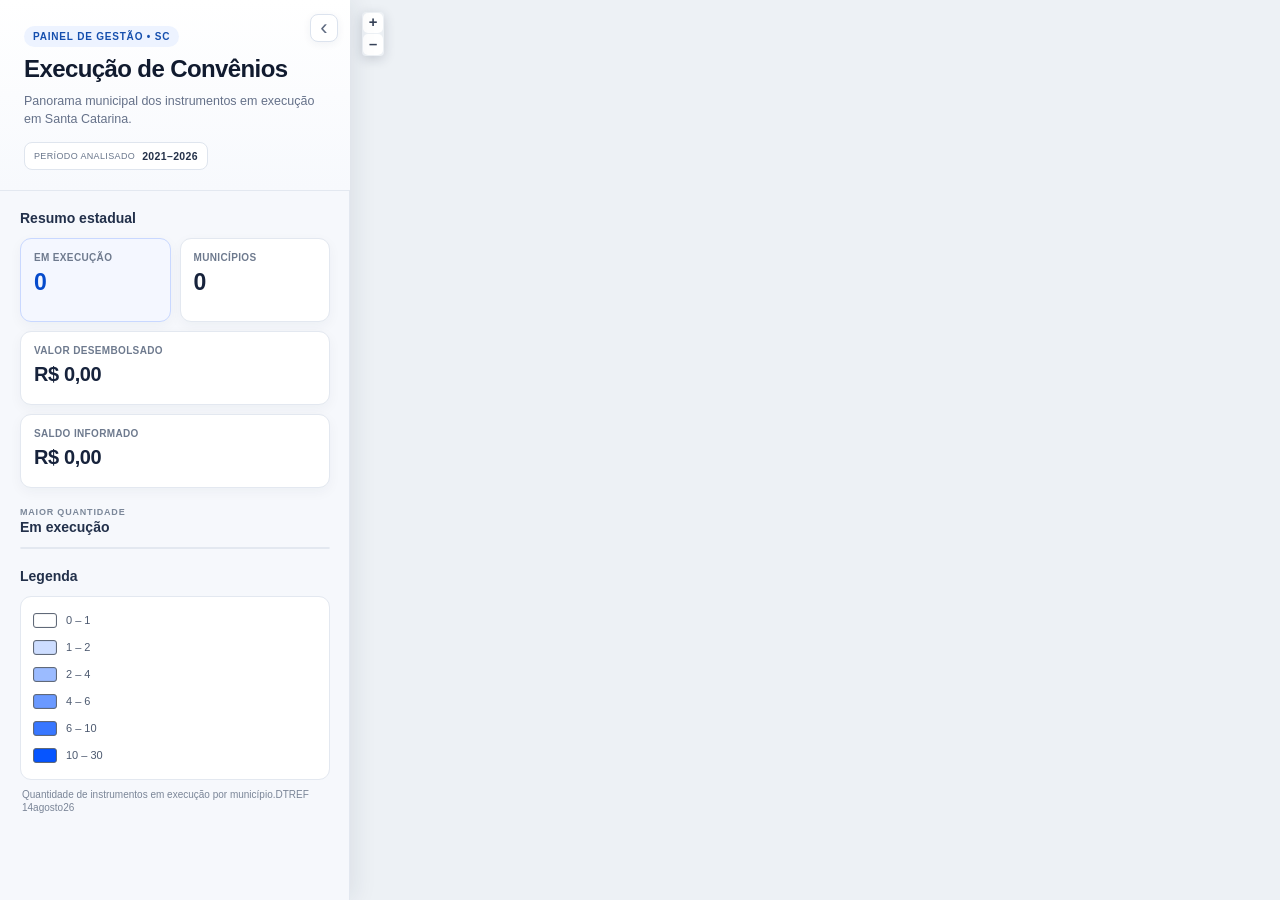
==== commit d1776f1f: "Modify legend note in index.html Updated the legend note to include 'DTREF 14agosto26'." ====
--- a/index.html
+++ b/index.html
@@ -72,7 +72,7 @@
                         <div class="legend-row"><span class="legend-swatch" style="background:rgb(56,119,255)"></span><span>6 – 10</span></div>
                         <div class="legend-row"><span class="legend-swatch" style="background:rgb(6,85,255)"></span><span>10 – 30</span></div>
                     </div>
-                    <p class="legend-note">Quantidade de instrumentos em execução por município.</p>
+                    <p class="legend-note">Quantidade de instrumentos em execução por município.DTREF 14agosto26</p>
                 </section>
             </div>
         </aside>
